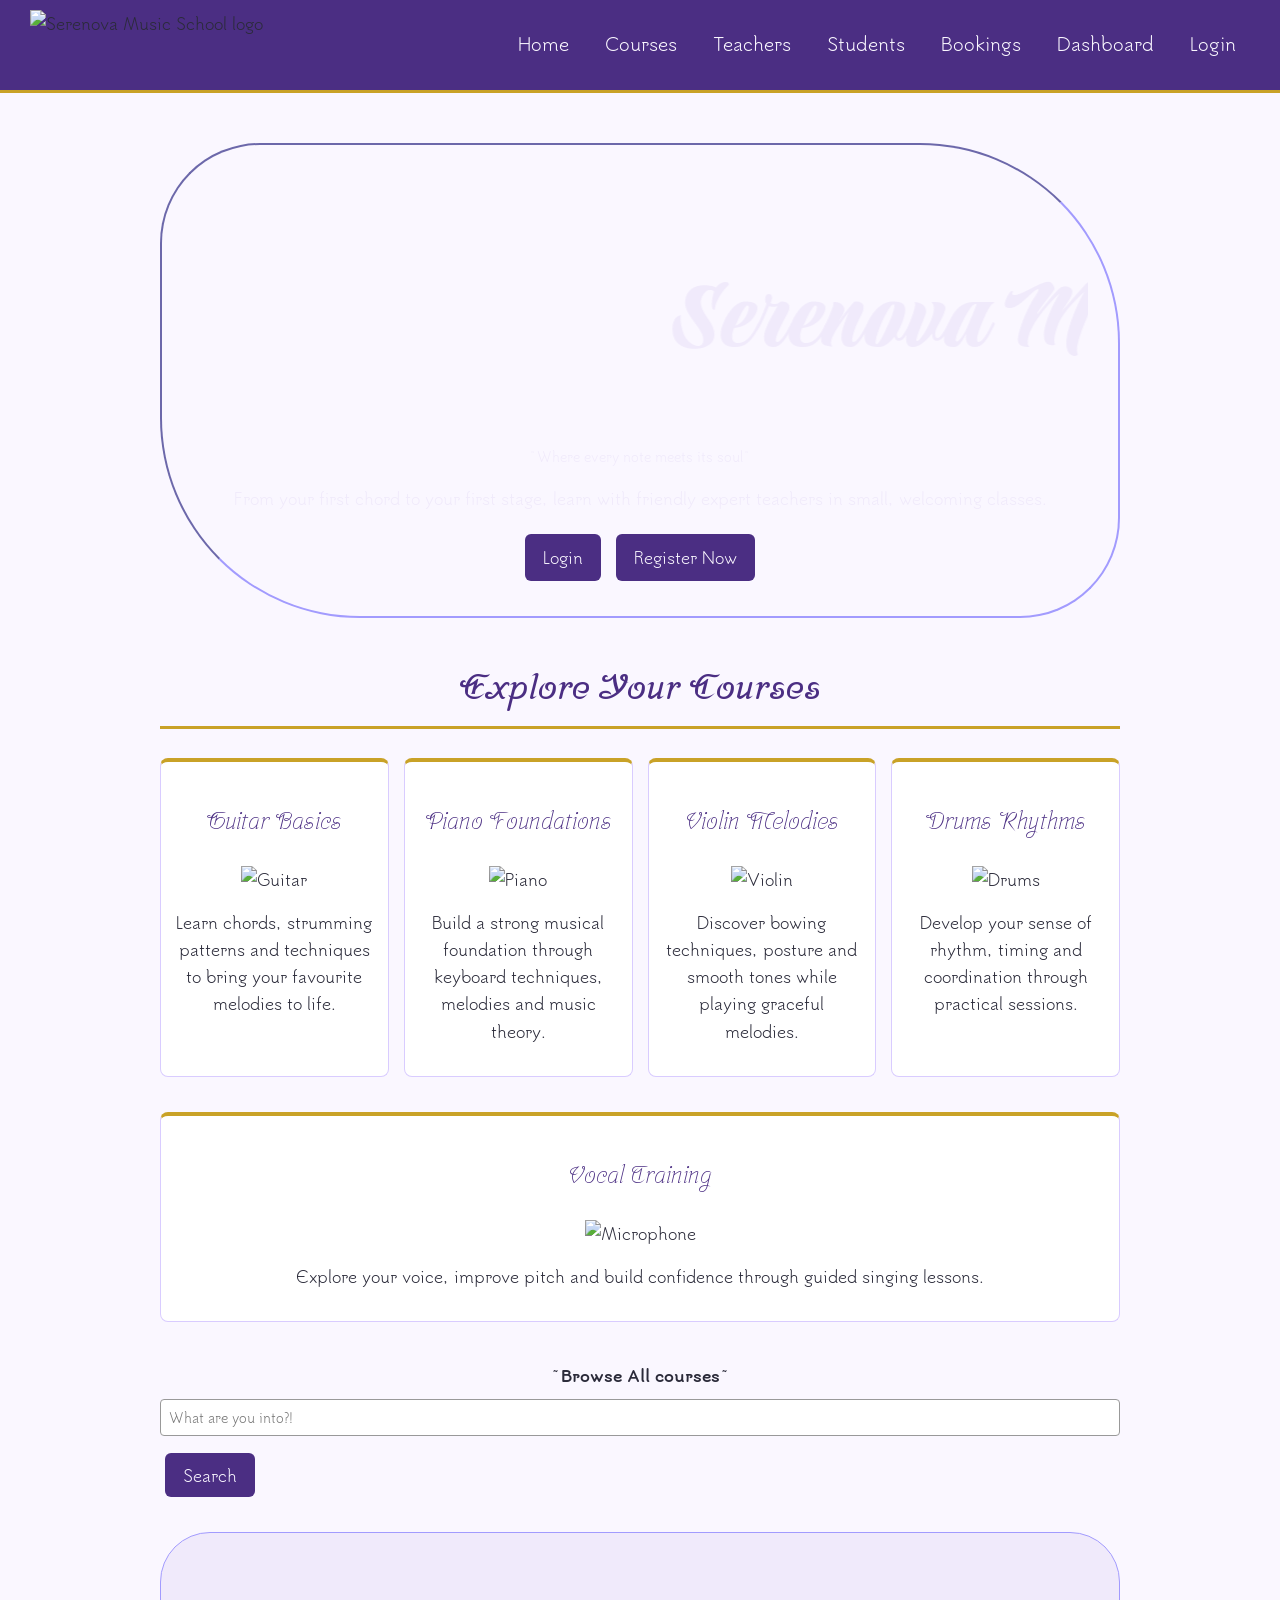
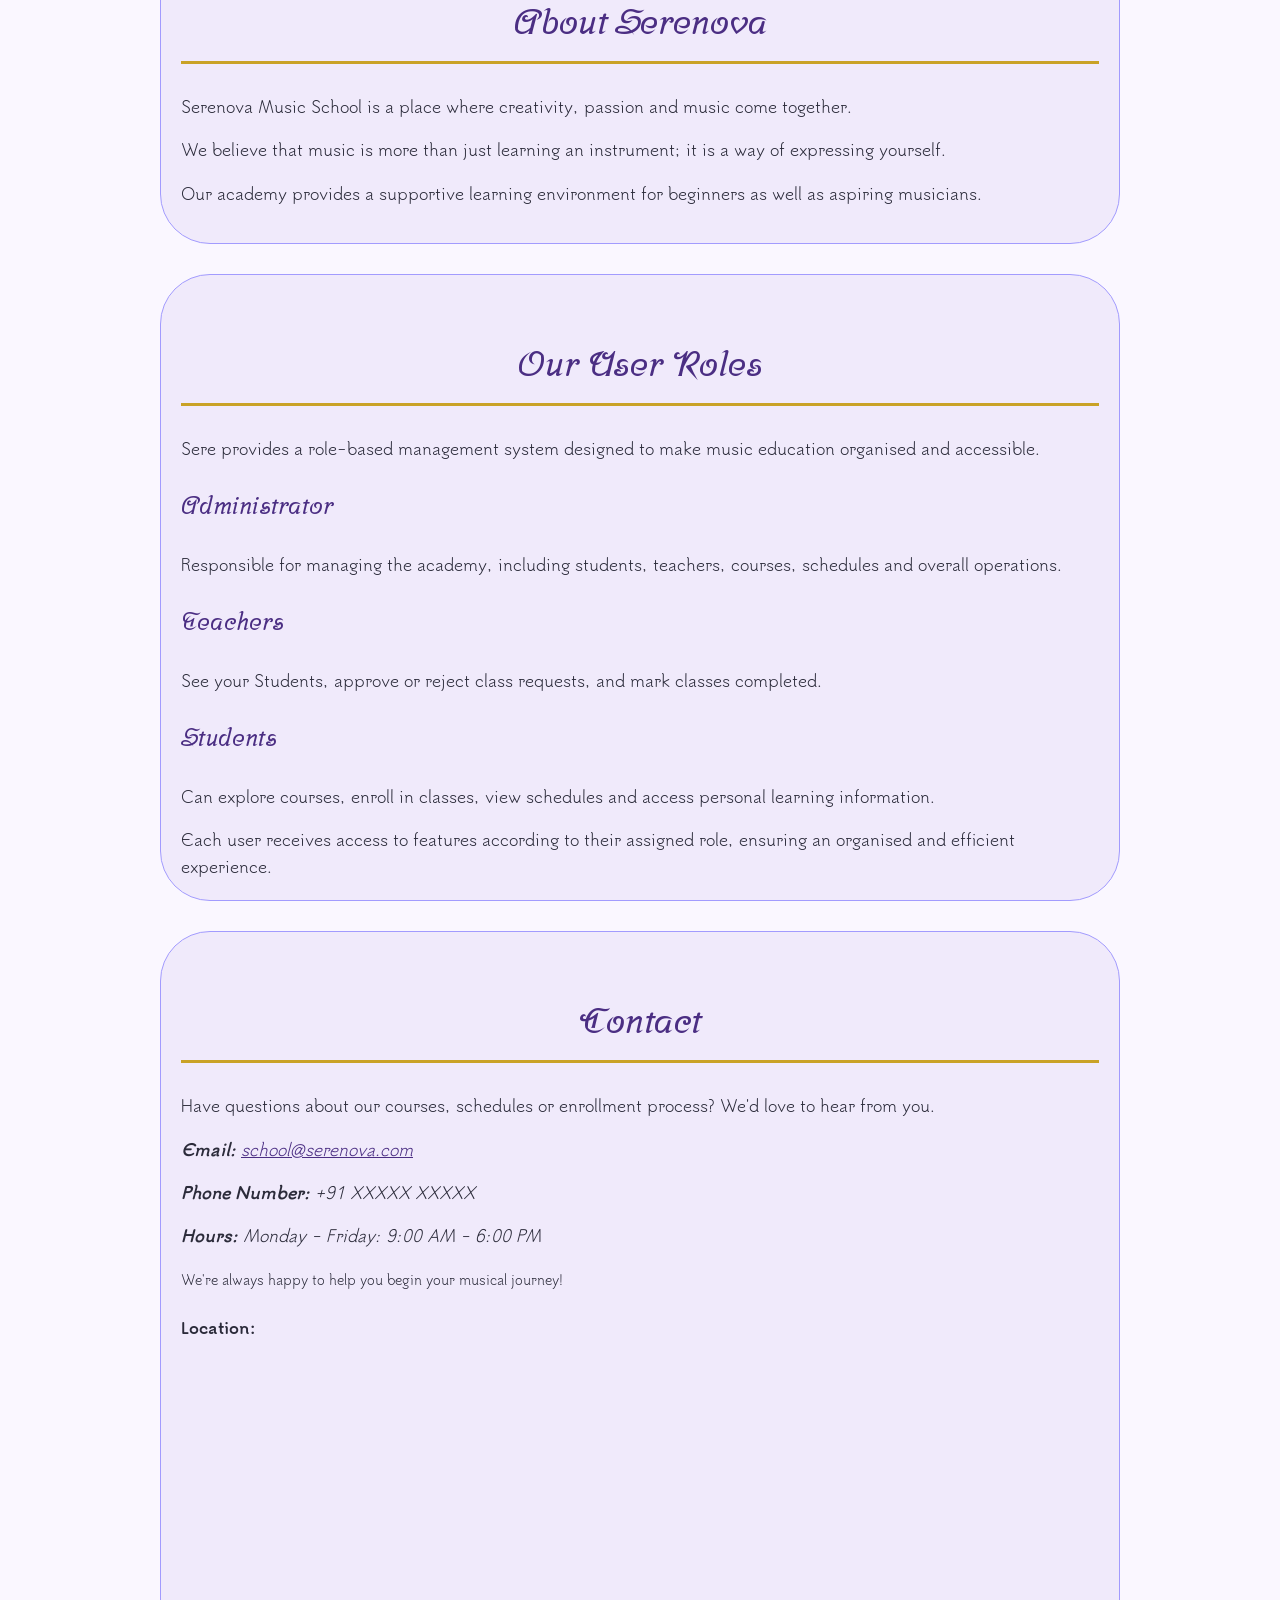
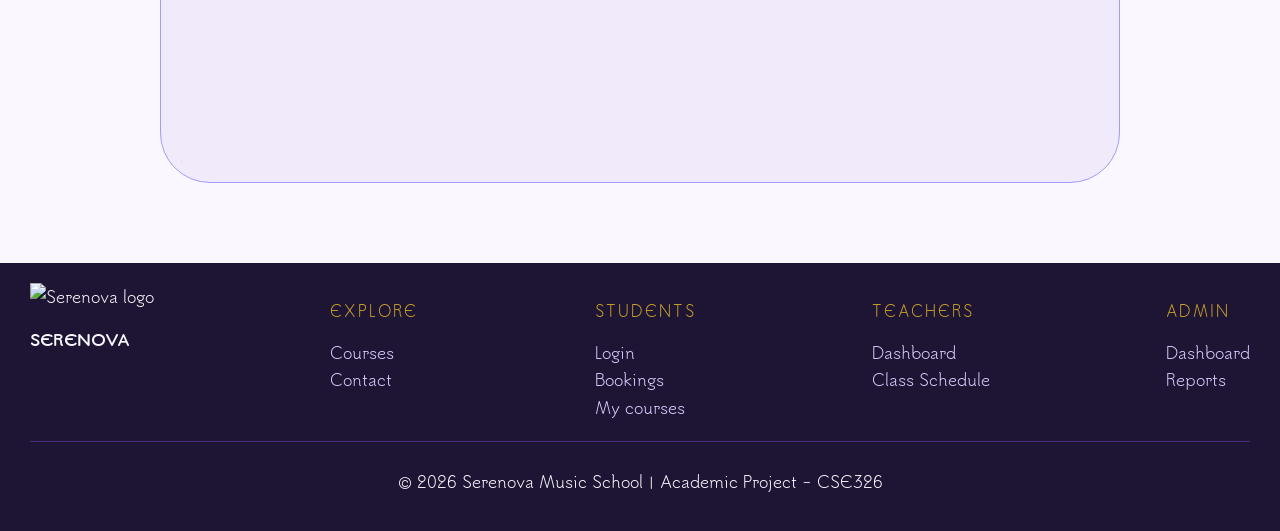
==== index.html @ bdf4fb15 "tiny fixes" ====
<!DOCTYPE html>
<html lang="en">
<head>
    <meta charset="UTF-8">
    <meta name="viewport" content="width=device-width, initial-scale=1.0">
    <title>Serenova Music School</title>

    <link rel="preconnect" href="https://fonts.googleapis.com">

    <link rel="preconnect" href="https://fonts.gstatic.com" crossorigin>

    <link href="https://fonts.googleapis.com/css2?family=Cookie&family=Praise&family=Srisakdi:wght@400;700&family=Tsukimi+Rounded:wght@400;500;700&display=swap" rel="stylesheet">

    <link rel="stylesheet" href="style.css">

    <style>
        /* Finishing touches. */

        .c1:focus{
            background-color: #f0eafb;
            outline: none;
            border: 2px outset #a29bfe;
        }

        .c1{
            margin-top: 10px;
        }

        .hero{
            background-image: url(svgs/hero.svg);
            background-size: cover;
            background-position: bottom;
            padding: 1px 30px 30px 30px;
            border: #a29bfe 2px inset;
            border-radius: 100px 200px;
            width: 100%;
            margin: 30px auto;
            color: #f0eafb
        }

        .hero h1{
            font-size: 6.5rem;
            color: #f0eafb;
            text-align: justify;
            cursor:pointer;

        }

        #about, #Roles, #Contact{
            background-color: #f0eafb;
            border: 1px solid #a29bfe;
            border-radius: 50px;
            padding: 20px;
            margin: 30px auto;
        }

        .card:hover{
            background-color: hsl(255, 100%, 97%);
            font-size: 1.5rem;
        }

    </style>

</head>

<body>
    
<!-- Navigation Area! -->

    <header> 
        <img src="svgs/logo-light.svg" alt="Serenova Music School logo"> 

        <nav>  
            
            <a href="index.html" id = "Home"> Home</a>

            <a href="courses.html" class="course">Courses</a>

            <a href="teachers.html">Teachers</a>
            
            <a href="students.html">Students</a>

            <a href="Bookings.html">Bookings</a>

            <a href="Dashboard.html">Dashboard</a>
            
            <a href="login.html">Login</a>

        </nav>

    </header>

<main>    

<!-- Welcome section -->

        <section class="hero">

            <marquee behavior="slide" direction="left" scrollamount="15">

                <h1>Serenova Music School</h1>

            </marquee>

            <p>
                
                <small>~Where every note meets its soul~</small>

            </p>

            <p>From your first chord to your first stage, learn with friendly expert teachers in small, welcoming classes.</p>

            <a href="login.html" class="btn">Login</a>

            <a href="register.html" class="btn">Register Now</a>

        </section>

        <!-- Courses -->

        <section id="courses">

            <h2>Explore Your Courses</h2>

            <div class="cards">

                <article class="card">

                    <h3>Guitar Basics</h3>

                    <img src="svgs/guitar.svg" alt="Guitar">

                    <p>Learn chords, strumming patterns and techniques to bring your favourite melodies to life.</p>

                </article>

                <article class="card">

                    <h3>Piano Foundations</h3>

                    <img src="svgs/piano.svg" alt="Piano">

                    <p>Build a strong musical foundation through keyboard techniques, melodies and music theory.</p>

                </article>

                <article class="card">

                    <h3>Violin Melodies</h3>

                    <img src="svgs/violin.svg" alt="Violin">

                    <p>Discover bowing techniques, posture and smooth tones while playing graceful melodies.</p>

                </article>

                <article class="card">

                    <h3>Drums Rhythms</h3>

                    <img src="svgs/drums.svg" alt="Drums">

                    <p>Develop your sense of rhythm, timing and coordination through practical sessions.</p>

                </article>

                <article class="card">

                    <h3>Vocal Training</h3>

                    <img src="svgs/vocals.svg" alt="Microphone">

                    <p>Explore your voice, improve pitch and build confidence through guided singing lessons.</p>

                </article>

            </div>
            <!-- Search the courses -->

            <form action="courses.html">

                <label for="search" style="text-align: center">~Browse All courses~</label>

                <input type="search" id="search" placeholder="What are you into?!" class = "c1">

                <button type="submit">Search</button>

            </form>  

    </section>

  <!-- About -->

        <section id="about">

            <h2>About Serenova</h2>

            <p>Serenova Music School is a place where creativity, passion and music come together.</p>

            <p>We believe that music is more than just learning an instrument; it is a way of expressing yourself.</p>

            <p>Our academy provides a supportive learning environment for beginners as well as aspiring musicians.</p>

        </section>


    <!-- User roles -->

    <section id="Roles">

        <h2> Our User Roles </h2>

            <p> Sere provides a role-based management system designed to make music education organised and accessible. </p>

        <article>
            
            <h3 style="font-weight: bolder;">Administrator</h3>

            <p>Responsible for managing the academy, including students, teachers, courses, schedules and overall operations.</p>

        </article>

        <article>

            <h3 style="font-weight: bolder;"> Teachers </h3>

            <p> See your Students, approve or reject class requests, and mark classes completed.</p>

        </article>

        <article>

            <h3 style="font-weight: bolder;">Students</h3>
            
            <p> Can explore courses, enroll in classes, view schedules and access personal learning information. </p>  

        </article>

        <div> Each user receives access to features according to their assigned role, ensuring an organised and efficient experience. </div>

    </section>

    <section id="Contact">

        <h2>Contact</h2>

        <p>Have questions about our courses, schedules or enrollment process? We'd love to hear from you.</p>

        <address>
                <p>
                    <strong>Email:</strong> <a href="mailto:school@serenova.com">school@serenova.com</a>
                </p>

                <p>
                    <strong>Phone Number:</strong> +91 XXXXX XXXXX
                </p>

                <p>
                    <strong>Hours:</strong> Monday - Friday: 9:00 AM - 6:00 PM
                </p>
        </address>

            <p>
            <small>We're always happy to help you begin your musical journey!</small>
            </p>

        <h4> Location: </h4>

        <div class="embed-map-fixed">

            <div class="embed-map-container">

                <iframe class="embed-map-frame" frameborder="0" scrolling="no" marginheight="0" marginwidth="0" src="https://maps.google.com/maps?width=600&height=400&hl=en&q=India&t=p&z=14&ie=UTF8&iwloc=B&output=embed"></iframe>
                <a href="https://sprunkiretake.net" style="font-size:2px!important;color:gray!important;position:absolute;bottom:0;left:0;z-index:1;max-height:1px;overflow:hidden">Sprunki</a>
            </div>

            <style>
            .embed-map-fixed{position:relative;text-align:right;width:600px;height:400px;}
            .embed-map-container{overflow:hidden;background:none!important;width:600px;height:400px;}
            .embed-map-frame{width:600px!important;height:400px!important;}
            </style>

        </div>

    </section>

</main>

    <!-- Footer -->

    <footer>

        <section class="upfooter">

            <div>

                <img src="svgs/logo-light.svg" alt="Serenova logo">

                <p>

                    <strong>
                        SERENOVA
                    </strong>

                </p>

            </div>

            <div>

                <h3>EXPLORE</h3>

                <a href="courses.html" style="text-decoration: none;">Courses</a>

                <a href="index.html" style="text-decoration: none;">Contact</a>

            </div>

            <div>

                <h3>STUDENTS</h3>

                <a href="login.html" style="text-decoration: none;">Login</a>

                <a href="Bookings.html" style="text-decoration: none;">Bookings</a>

                <a href="courses.html" style="text-decoration: none;">My courses</a>

            </div>

            <div>

                <h3>TEACHERS</h3>

                <a href="Dashboard.html" style="text-decoration: none;" >Dashboard</a>

                <a href="schedule.html" style="text-decoration: none;">Class Schedule</a>

            </div>

            <div >

                <h3>ADMIN</h3>

                <a href="Dashboard.html" style="text-decoration: none;">Dashboard</a>

                <a href="Reports.html">Reports</a>

            </div>

        </section>

        <section class="lower_footer">

            <p>&copy; 2026 Serenova Music School | Academic Project - CSE326</p>

        </section>

    </footer>

</body>
</html>
---- style.css ----
/* Basics */
* {
    box-sizing: border-box;
}

body {
    margin: 0;
    background-color: #faf7ff;
    color: #2b2b3a;
    font-family: 'Tsukimi Rounded', Arial, sans-serif;
    font-weight: 400;
    line-height: 1.7;
}

main {
    max-width: 1000px;
    margin: 0 auto;
    padding: 20px;
}

img {
    max-width: 100%;
}

a {
    color: #4b2e83;
}

button, input, select {
    font-family: 'Tsukimi Rounded', Arial, sans-serif;
}

/* Headings */
h1 {
    font-family: 'Praise', cursive;
    font-size: 4.5rem;
    font-weight: normal;
    color: #4b2e83;
    text-align: center;
    margin-bottom: 10px;
}

h2 {
    font-family: 'Srisakdi', cursive;
    font-size: 2.2rem;
    font-weight: 700;
    color: #4b2e83;
    text-align: center;
    margin-top: 40px;
    padding-bottom: 8px;
    border-bottom: 3px solid #c9a227;
}

h3 {
    font-family: 'Srisakdi', cursive;
    font-size: 1.5rem;
    font-weight: 400;
    color: #4b2e83;
}

.tagline { /*note line*/
    font-family: 'Cookie', cursive;
    font-size: 2rem;
    color: #a8861c;
    text-align: center;
}

/* Header and Navigation */
header {
    background-color: #4b2e83;
    display: flex;
    flex-wrap: wrap;
    align-items: center;
    justify-content: space-between;
    padding: 10px 30px;
    border-bottom: 3px solid #c9a227;
    position: sticky;
    top: 0;
    z-index: 10;
}

header img {
    height: 70px;
    width: auto;
}

nav {
    display: flex;
    flex-wrap: wrap;
    gap: 8px;
}

nav a {
    color: #faf7ff;
    text-decoration: none;
    font-size: 1.1rem;
    padding: 8px 14px;
    border-radius: 6px;
    border-bottom: 3px solid transparent;
}

nav a:hover {
    background-color: #1e1433;
    border-bottom-color: #c9a227;
}

/* Buttons */
button, .btn {
    display: inline-block;
    background-color: #4b2e83;
    color: #faf7ff;
    border: none;
    border-radius: 6px;
    padding: 10px 18px;
    margin: 5px;
    font-size: 1rem;
    text-decoration: none;
    cursor: pointer;
}

button:hover, .btn:hover {
    background-color: #c9a227;
    color: #1e1433;
}

/* Index.html vala part */

.hero {
    text-align: center;
    padding: 30px 10px;
}

.cards {
    display: flex;
    flex-wrap: wrap;
    gap: 15px;
    margin-bottom: 20px;
}

.card {
    flex: 1 1 200px;
    background-color: #ffffff;
    border: 1px solid #d9ccff;
    border-top: 4px solid #c9a227;
    border-radius: 8px;
    padding: 15px;
    text-align: center;
    margin-bottom: 20px;
}

.card img {
    width: 80px;
}

.map iframe {
    width: 100%;
    max-width: 600px;
    height: 400px;
    border: 0;
}

/* Forms*/

.form-box {
    max-width: 450px;
    margin: 0 auto;
    background-color: #ffffff;
    border: 1px solid #d9ccff;
    border-radius: 8px;
    padding: 20px;
}

label {
    display: block;
    font-weight: 700;
}

input[type="text"],
input[type="email"],
input[type="password"],
input[type="search"],
select {
    width: 100%;
    padding: 8px;
    margin-bottom: 12px;
    border: 1px solid #999999;
    border-radius: 4px;
}

.remember label {
    display: inline;
    font-weight: 400;
}

.social button {
    background-color: #ffffff;
    color: #2b2b3a;
    border: 1px solid #4b2e83;
}

.social img {
    width: 20px;
    vertical-align: middle;
}

/* Schedule page */

.schedule-heading {
    text-align: center;
}

.schedule-heading p {
    font-size: 1.2rem;
    margin-top: 0;
}

.teacher-box {
    display: inline-block;
    background-color: #ffffff;
    color: #4b2e83;
    font-weight: 700;
    border: 2px solid #c9a227;
    border-radius: 8px;
    padding: 8px 20px;
}

.schedule-filter form {
    display: flex;
    flex-wrap: wrap;
    align-items: flex-end;
    gap: 15px;
    background-color: #ffffff;
    border: 1px solid #d9ccff;
    border-radius: 8px;
    padding: 20px;
    margin-top: 20px;
}

.filter-item {
    flex: 1 1 200px;
}

.filter-item select {
    margin-bottom: 0;
}

.table-container {
    background-color: #ffffff;
    border: 1px solid #d9ccff;
    border-radius: 8px;
    overflow-x: auto;
    margin-top: 20px;
}

table {
    width: 100%;
    border: none;
    border-collapse: collapse;
    text-align: center;
}

caption {
    font-family: 'Srisakdi', cursive;
    font-size: 1.3rem;
    color: #4b2e83;
    padding: 10px;
}

th, td {
    border: none;
    padding: 15px 12px;
    text-align: center;
}

thead th {
    background-color: #4b2e83;
    color: #ffffff;
    font-weight: 400;
}

tr {
    background-color: #ffffff;
}

.row2,
.row4,
.row6 {
    background-color: #f0eafb;
}

tr:hover {
    background-color: #e6dcff;
}

/* thin lines only inside the weekly timetable */
.weekly-schedule th,
.weekly-schedule td {
    border: 1px solid #e6dcff;
}

tbody th {
    background-color: #efe8ff;
    color: #4b2e83;
}

.booked {
    background-color: #e6dcff;
    color: #4b2e83;
    border-left: 4px solid #c9a227;
}

.free {
    background-color: #ffffff;
    color: #8a8a99;
}

.slot-options {
    border: 1px solid #d9ccff;
    border-radius: 8px;
    padding: 10px 20px;
    margin: 15px 0;
}

.slot-options legend {
    color: #4b2e83;
    font-weight: 700;
    padding: 0 8px;
}

.slot-options label {
    display: inline;
    font-weight: 400;
    margin-right: 20px;
}

.class-total {
    text-align: center;
    font-size: 1.1rem;
    margin: 15px 0 5px;
}

#scheduleMessage {
    text-align: center;
    color: #4b2e83;
    font-weight: 700;
}

.approved {
    display: inline-block;
    background-color: #dff3e4;
    color: #1d6b34;
    font-size: 0.9rem;
    font-weight: 700;
    border-radius: 20px;
    padding: 2px 12px;
}

/*Footer*/

footer {
    background-color: #1e1433;
    color: #faf7ff;
    padding: 20px 30px;
    margin-top: 30px;
}

.upfooter {
    display: flex;
    flex-wrap: wrap;
    justify-content: space-between;
    gap: 30px;
}

footer h3 {
    color: #c9a227;
    font-family: 'Tsukimi Rounded', Arial, sans-serif;
    font-size: 0.95rem;
    letter-spacing: 2px;
}

footer img {
    height: 50px;
    width: auto;
}

footer a {
    display: block;
    color: #d9ccff;
    text-decoration: none;
}

footer a:hover {
    color: #c9a227;
    text-decoration: underline;
}

.lower_footer {
    text-align: center;
    margin-top: 20px;
    padding-top: 10px;
    border-top: 1px solid #4b2e83;
}
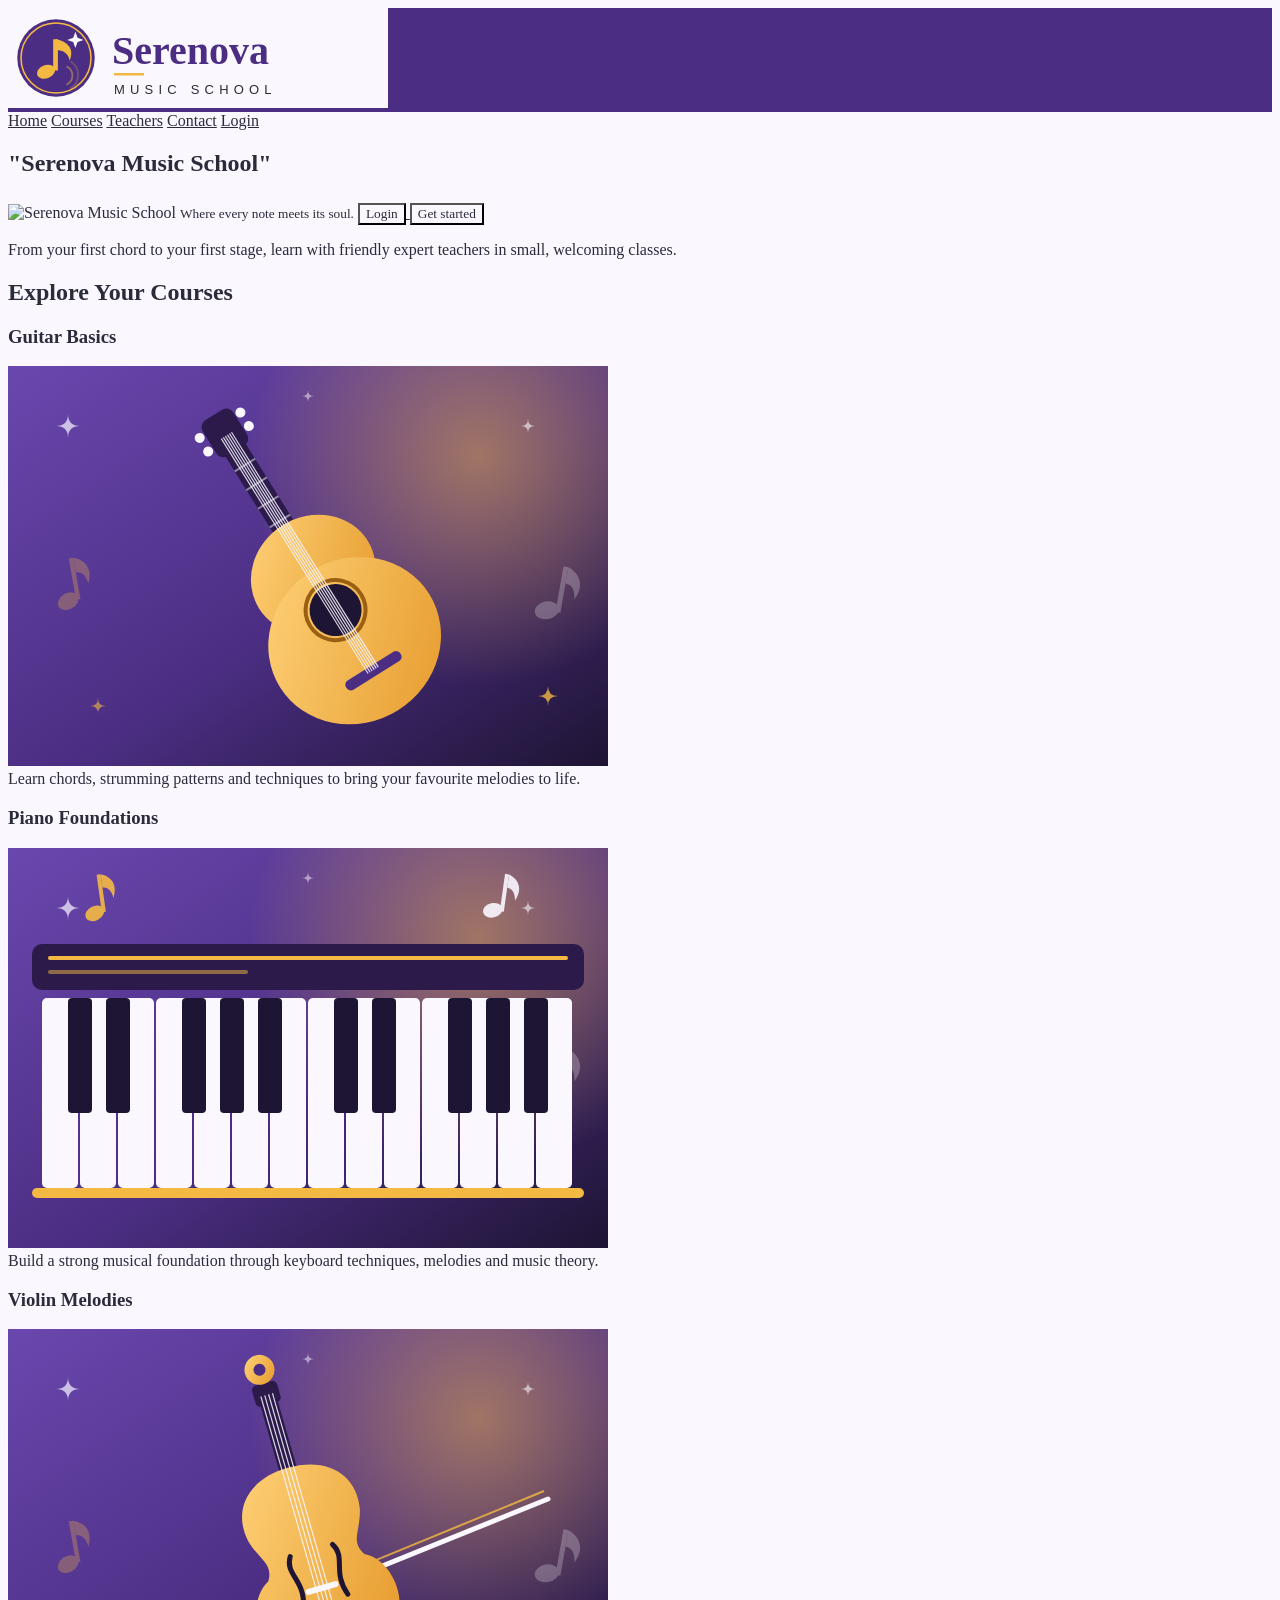
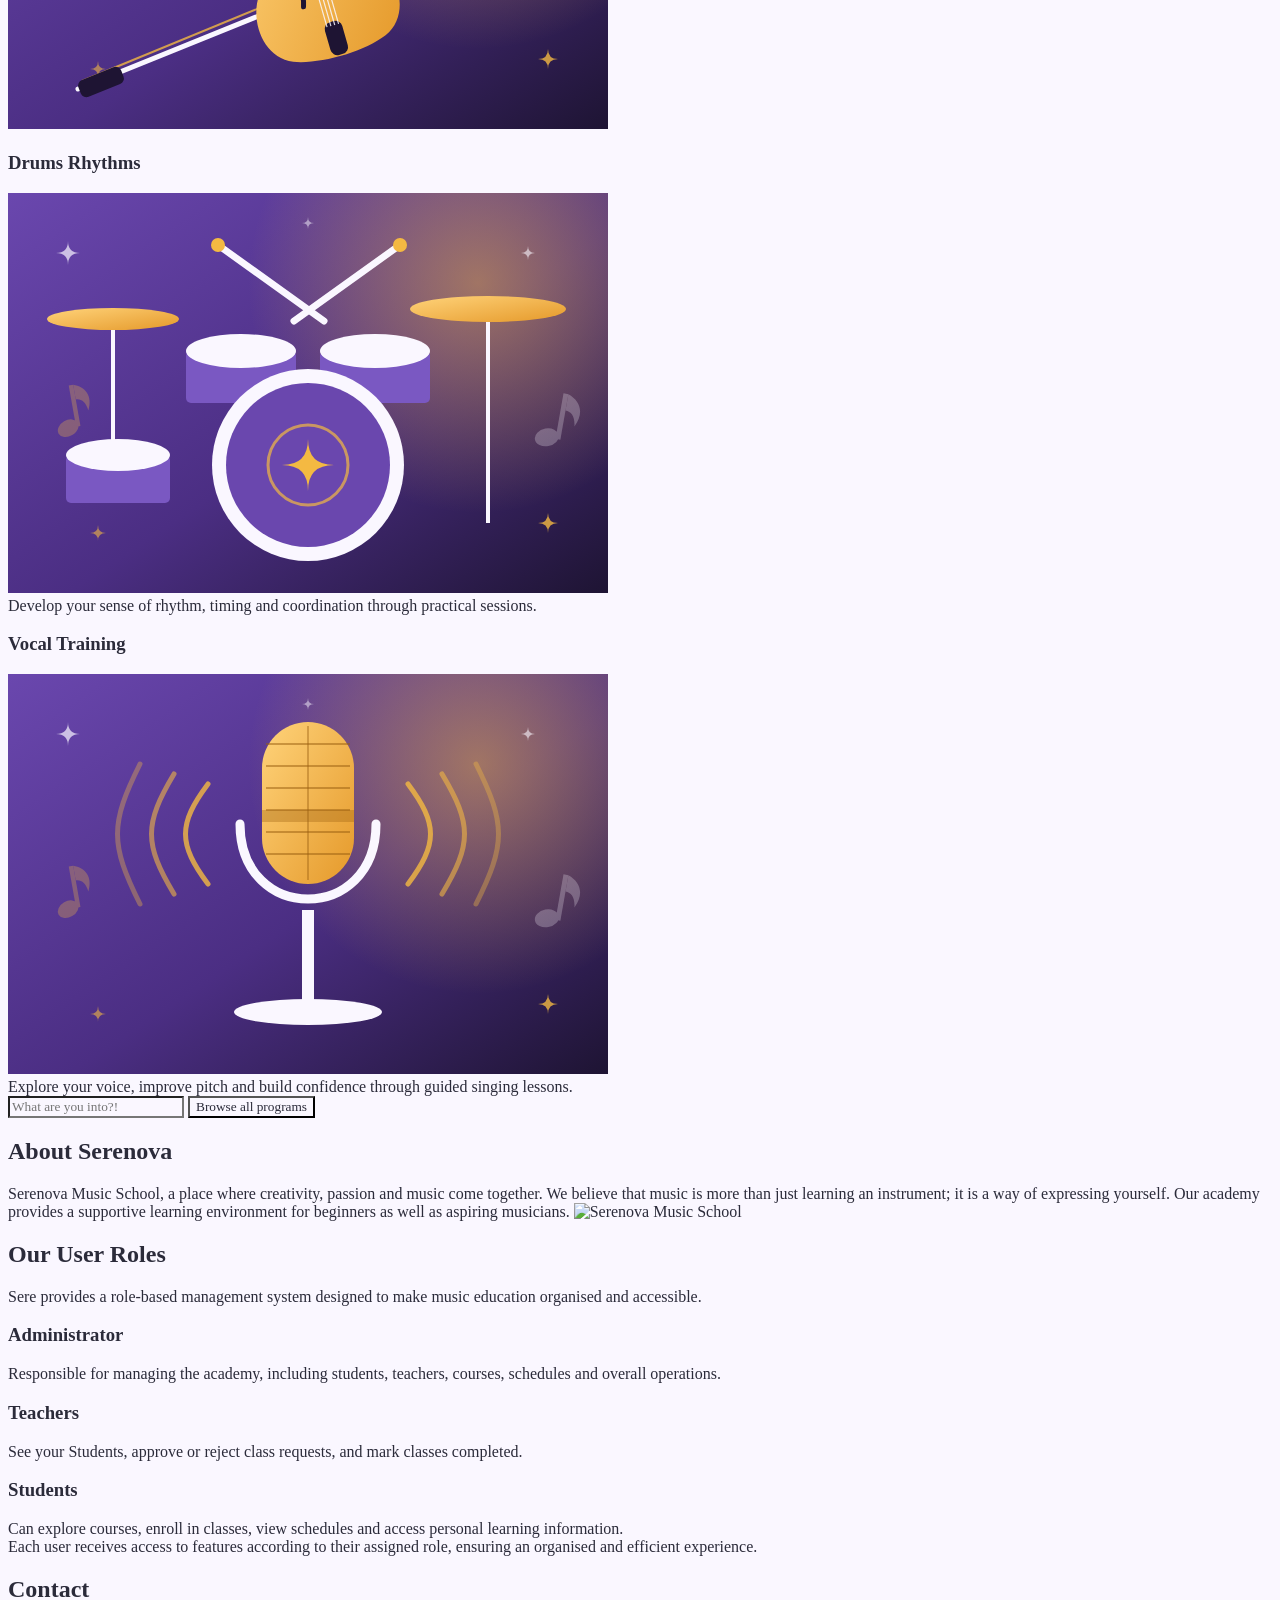
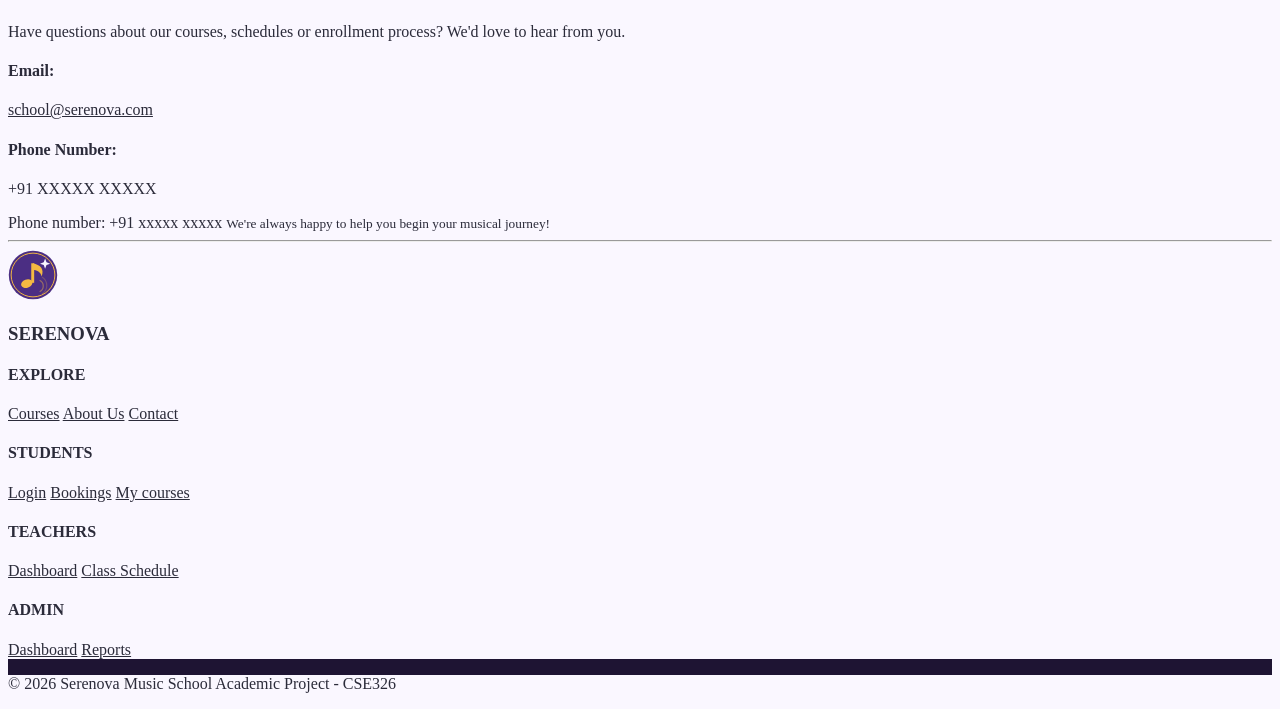
==== commit 184efec3: "# .vscode/ 	Bookings.html 	Dashboard.html 	Reports.html 	index.css 	login.css 	main.js 	project.css " ====
--- a/index.html
+++ b/index.html
@@ -3,358 +3,244 @@
 <head>
     <meta charset="UTF-8">
     <meta name="viewport" content="width=device-width, initial-scale=1.0">
-    <title>Serenova Music School</title>
-
-    <link rel="preconnect" href="https://fonts.googleapis.com">
-
-    <link rel="preconnect" href="https://fonts.gstatic.com" crossorigin>
-
-    <link href="https://fonts.googleapis.com/css2?family=Cookie&family=Praise&family=Srisakdi:wght@400;700&family=Tsukimi+Rounded:wght@400;500;700&display=swap" rel="stylesheet">
-
+    <title>Document</title>
     <link rel="stylesheet" href="style.css">
-
     <style>
-        /* Finishing touches. */
-
-        .c1:focus{
-            background-color: #f0eafb;
-            outline: none;
-            border: 2px outset #a29bfe;
-        }
-
-        .c1{
-            margin-top: 10px;
-        }
-
-        .hero{
-            background-image: url(svgs/hero.svg);
-            background-size: cover;
-            background-position: bottom;
-            padding: 1px 30px 30px 30px;
-            border: #a29bfe 2px inset;
-            border-radius: 100px 200px;
-            width: 100%;
-            margin: 30px auto;
-            color: #f0eafb
-        }
-
-        .hero h1{
-            font-size: 6.5rem;
-            color: #f0eafb;
-            text-align: justify;
-            cursor:pointer;
-
-        }
-
-        #about, #Roles, #Contact{
-            background-color: #f0eafb;
-            border: 1px solid #a29bfe;
-            border-radius: 50px;
-            padding: 20px;
-            margin: 30px auto;
-        }
-
-        .card:hover{
-            background-color: hsl(255, 100%, 97%);
-            font-size: 1.5rem;
-        }
 
     </style>
-
 </head>
 
 <body>
-    
 <!-- Navigation Area! -->
 
-    <header> 
-        <img src="svgs/logo-light.svg" alt="Serenova Music School logo"> 
-
+    <header> <img src="svgs/logo-full.svg" alt="Serenova Music School logo">   
         <nav>  
+
+            <a href="#" id = "Home"> Home</a>
+            <a href="courses.html" class="course">Courses</a>
+            <a href="teachers.html">Teachers</a>
+            <a href="#">Contact</a>
+            <a href="login.html">Login</a>
+
+        </nav>
+
+    </header>
+
+<main>    
+
+<!-- Welcome part - (w image/video) -->
+
+    <section>
+
+        <h1> 
+            <marquee behavior="slide" direction = "left" scrollamount="200"> "Serenova Music School"</marquee> 
+        </h1>
+
+        <img src="" alt="Serenova Music School">
+
+        <small>Where every note meets its soul.</small>
+
+        <a href="login.html">
+            <button>Login</button>
+        </a>
+
+        <a href="#">
+            <button>Get started</button>
+        </a>
+
+        <p> From your first chord to your first stage, learn with friendly expert teachers in small, welcoming classes.</p>   
+
+    </section>
+
+<!-- Exploring [Instruments] -->
+
+    <section id="Course">
+
+        <!-- 2. Search for interest -->
+            <h2>Explore Your Courses</h2>
+
+            <article class="card">
+                <h3>Guitar Basics</h3>
+
+                <img src="svgs/guitar.svg" alt="Guitar">
+
+                <div>Learn chords, strumming patterns and techniques to bring your favourite melodies to life.</div>
+
+            </article>
+
+            <article class="card">
+                <h3>Piano Foundations</h3>
+
+                <img src="svgs/piano.svg" alt="Piano">
+
+                <div>Build a strong musical foundation through keyboard techniques, melodies and music theory.</div>
+
+            </article>
+
+            <article class="card"> 
+                <h3>Violin Melodies</h3>
+
+                <img src="svgs/violin.svg" alt="Violin">
+
+                <div> </div>
+
+            </article>
+
+            <article class="card"> 
+                <h3>Drums Rhythms</h3>
+
+                <img src="svgs/drums.svg" alt="Drums">
+
+                <div>Develop your sense of rhythm, timing and coordination through practical sessions.</div>
+                
+            </article>
+
+            <article class="card"> 
+                <h3>Vocal Training</h3>
+
+                <img src="svgs/vocals.svg" alt="Vocal">
+
+                <div>Explore your voice, improve pitch and build confidence through guided singing lessons.</div>
+
+            </article>
+
+            <!-- Courses -->
+
+                <input type="search" placeholder="What are you into?!" id="search">
+
+                <a href="courses.html">
+                    <button> Browse all programs </button>
+                </a>                    
+    </section>
+
+    <section > 
+        <h2>About Serenova</h2>
+
+        <div>
+
+            Serenova Music School, a place where creativity, passion and music come together.
+
+            We believe that music is more than just learning an instrument; it is a way of expressing yourself.
+
+            Our academy provides a supportive learning environment for beginners as well as aspiring musicians.
+
+            <img src="" alt="Serenova Music School">
+
+        </div>
+
+    </section>
+
+    <section id="Roles">
+
+        <h2> Our User Roles </h2>
+
+            <div> Sere provides a role-based management system designed to make music education organised and accessible. </div>
+
+        <article id="Admin">
             
-            <a href="index.html" id = "Home"> Home</a>
-
-            <a href="courses.html" class="course">Courses</a>
-
-            <a href="teachers.html">Teachers</a>
+            <h3 id="Manage">Administrator</h3>
+
+                <div>Responsible for managing the academy, including students, teachers, courses, schedules and overall operations.</div>
+
+        </article>
+
+        <article id="Class">
+
+            <h3> Teachers </h3>
+
+                <div> See your Students, approve or reject class requests, and mark classes completed.</div>
+        </article>
+
+        <article class="Enroll">
+
+            <h3>Students</h3>
             
-            <a href="students.html">Students</a>
-
-            <a href="Bookings.html">Bookings</a>
-
-            <a href="Dashboard.html">Dashboard</a>
+          <div> Can explore courses, enroll in classes, view schedules and access personal learning information. </div>  
+
+        </article>
+
+        <div class="describe_role"> Each user receives access to features according to their assigned role, ensuring an organised and efficient experience. </div>
+
+    </section>
+
+    <section>
+
+        <h2>Contact</h2>
+
+        <p>Have questions about our courses, schedules or enrollment process? We'd love to hear from you.</p>
+
+        <h4>Email: </h4>
+        <a href=""> school@serenova.com </a>
+
+        <h4>Phone Number: </h4> <p>+91 XXXXX XXXXX</p>
+
+        Phone number: +91 xxxxx xxxxx
+
+        <small>We're always happy to help you begin your musical journey!</small>
+
+    </section>
+
+</main>
+
+<hr>
+
+    <footer>
+
+        <section class="upfooter">
+
+            <div>
+                <img src="svgs/logo-mark.svg" alt="logo" width="50px">
+                <h3>SERENOVA</h3>
+            </div>
+        
+         
+            <div class="c1">
+
+                <h4>EXPLORE</h4>
             
+                <a href="courses.html"> Courses</a>
+                <a href="#"> About Us</a>
+                <a href="#"> Contact</a>
+
+            </div>
+
+         <div>
+
+            <h4 class="c2">STUDENTS</h4>
+
             <a href="login.html">Login</a>
-
-        </nav>
-
-    </header>
-
-<main>    
-
-<!-- Welcome section -->
-
-        <section class="hero">
-
-            <marquee behavior="slide" direction="left" scrollamount="15">
-
-                <h1>Serenova Music School</h1>
-
-            </marquee>
-
-            <p>
-                
-                <small>~Where every note meets its soul~</small>
-
-            </p>
-
-            <p>From your first chord to your first stage, learn with friendly expert teachers in small, welcoming classes.</p>
-
-            <a href="login.html" class="btn">Login</a>
-
-            <a href="register.html" class="btn">Register Now</a>
-
-        </section>
-
-        <!-- Courses -->
-
-        <section id="courses">
-
-            <h2>Explore Your Courses</h2>
-
-            <div class="cards">
-
-                <article class="card">
-
-                    <h3>Guitar Basics</h3>
-
-                    <img src="svgs/guitar.svg" alt="Guitar">
-
-                    <p>Learn chords, strumming patterns and techniques to bring your favourite melodies to life.</p>
-
-                </article>
-
-                <article class="card">
-
-                    <h3>Piano Foundations</h3>
-
-                    <img src="svgs/piano.svg" alt="Piano">
-
-                    <p>Build a strong musical foundation through keyboard techniques, melodies and music theory.</p>
-
-                </article>
-
-                <article class="card">
-
-                    <h3>Violin Melodies</h3>
-
-                    <img src="svgs/violin.svg" alt="Violin">
-
-                    <p>Discover bowing techniques, posture and smooth tones while playing graceful melodies.</p>
-
-                </article>
-
-                <article class="card">
-
-                    <h3>Drums Rhythms</h3>
-
-                    <img src="svgs/drums.svg" alt="Drums">
-
-                    <p>Develop your sense of rhythm, timing and coordination through practical sessions.</p>
-
-                </article>
-
-                <article class="card">
-
-                    <h3>Vocal Training</h3>
-
-                    <img src="svgs/vocals.svg" alt="Microphone">
-
-                    <p>Explore your voice, improve pitch and build confidence through guided singing lessons.</p>
-
-                </article>
-
-            </div>
-            <!-- Search the courses -->
-
-            <form action="courses.html">
-
-                <label for="search" style="text-align: center">~Browse All courses~</label>
-
-                <input type="search" id="search" placeholder="What are you into?!" class = "c1">
-
-                <button type="submit">Search</button>
-
-            </form>  
-
-    </section>
-
-  <!-- About -->
-
-        <section id="about">
-
-            <h2>About Serenova</h2>
-
-            <p>Serenova Music School is a place where creativity, passion and music come together.</p>
-
-            <p>We believe that music is more than just learning an instrument; it is a way of expressing yourself.</p>
-
-            <p>Our academy provides a supportive learning environment for beginners as well as aspiring musicians.</p>
-
-        </section>
-
-
-    <!-- User roles -->
-
-    <section id="Roles">
-
-        <h2> Our User Roles </h2>
-
-            <p> Sere provides a role-based management system designed to make music education organised and accessible. </p>
-
-        <article>
-            
-            <h3 style="font-weight: bolder;">Administrator</h3>
-
-            <p>Responsible for managing the academy, including students, teachers, courses, schedules and overall operations.</p>
-
-        </article>
-
-        <article>
-
-            <h3 style="font-weight: bolder;"> Teachers </h3>
-
-            <p> See your Students, approve or reject class requests, and mark classes completed.</p>
-
-        </article>
-
-        <article>
-
-            <h3 style="font-weight: bolder;">Students</h3>
-            
-            <p> Can explore courses, enroll in classes, view schedules and access personal learning information. </p>  
-
-        </article>
-
-        <div> Each user receives access to features according to their assigned role, ensuring an organised and efficient experience. </div>
-
-    </section>
-
-    <section id="Contact">
-
-        <h2>Contact</h2>
-
-        <p>Have questions about our courses, schedules or enrollment process? We'd love to hear from you.</p>
-
-        <address>
-                <p>
-                    <strong>Email:</strong> <a href="mailto:school@serenova.com">school@serenova.com</a>
-                </p>
-
-                <p>
-                    <strong>Phone Number:</strong> +91 XXXXX XXXXX
-                </p>
-
-                <p>
-                    <strong>Hours:</strong> Monday - Friday: 9:00 AM - 6:00 PM
-                </p>
-        </address>
-
-            <p>
-            <small>We're always happy to help you begin your musical journey!</small>
-            </p>
-
-        <h4> Location: </h4>
-
-        <div class="embed-map-fixed">
-
-            <div class="embed-map-container">
-
-                <iframe class="embed-map-frame" frameborder="0" scrolling="no" marginheight="0" marginwidth="0" src="https://maps.google.com/maps?width=600&height=400&hl=en&q=India&t=p&z=14&ie=UTF8&iwloc=B&output=embed"></iframe>
-                <a href="https://sprunkiretake.net" style="font-size:2px!important;color:gray!important;position:absolute;bottom:0;left:0;z-index:1;max-height:1px;overflow:hidden">Sprunki</a>
-            </div>
-
-            <style>
-            .embed-map-fixed{position:relative;text-align:right;width:600px;height:400px;}
-            .embed-map-container{overflow:hidden;background:none!important;width:600px;height:400px;}
-            .embed-map-frame{width:600px!important;height:400px!important;}
-            </style>
+            <a href="#">Bookings</a>
+            <a href="courses.html">My courses</a>
+
+         </div>
+        
+         <div class="c1">
+
+            <h4>TEACHERS</h4>
+
+            <a href="#"> Dashboard</a>
+            <a href="#"> Class Schedule</a>
+
+         </div>
+
+         <div class="c2">
+
+            <h4>ADMIN</h4>
+
+            <a href="#">Dashboard</a>
+            <a href="#">Reports</a>
+         </div>
+        
+        </section> 
+
+            <div class="footer-bottom">
+
+            <p>  
+                &copy; 2026 Serenova Music School
+                Academic Project - CSE326
+            </p> 
 
         </div>
-
-    </section>
-
-</main>
-
-    <!-- Footer -->
-
-    <footer>
-
-        <section class="upfooter">
-
-            <div>
-
-                <img src="svgs/logo-light.svg" alt="Serenova logo">
-
-                <p>
-
-                    <strong>
-                        SERENOVA
-                    </strong>
-
-                </p>
-
-            </div>
-
-            <div>
-
-                <h3>EXPLORE</h3>
-
-                <a href="courses.html" style="text-decoration: none;">Courses</a>
-
-                <a href="index.html" style="text-decoration: none;">Contact</a>
-
-            </div>
-
-            <div>
-
-                <h3>STUDENTS</h3>
-
-                <a href="login.html" style="text-decoration: none;">Login</a>
-
-                <a href="Bookings.html" style="text-decoration: none;">Bookings</a>
-
-                <a href="courses.html" style="text-decoration: none;">My courses</a>
-
-            </div>
-
-            <div>
-
-                <h3>TEACHERS</h3>
-
-                <a href="Dashboard.html" style="text-decoration: none;" >Dashboard</a>
-
-                <a href="schedule.html" style="text-decoration: none;">Class Schedule</a>
-
-            </div>
-
-            <div >
-
-                <h3>ADMIN</h3>
-
-                <a href="Dashboard.html" style="text-decoration: none;">Dashboard</a>
-
-                <a href="Reports.html">Reports</a>
-
-            </div>
-
-        </section>
-
-        <section class="lower_footer">
-
-            <p>&copy; 2026 Serenova Music School | Academic Project - CSE326</p>
-
-        </section>
 
     </footer>
 
--- a/style.css
+++ b/style.css
@@ -1,402 +1,13 @@
-/* Basics */
-* {
-    box-sizing: border-box;
+* { 
+    background-color: #faf7ff;
+    font-family: cursive;
+    color: #2b2b3a;
 }
 
-body {
-    margin: 0;
-    background-color: #faf7ff;
-    color: #2b2b3a;
-    font-family: 'Tsukimi Rounded', Arial, sans-serif;
-    font-weight: 400;
-    line-height: 1.7;
+footer{
+    background-color: #1e1433;
 }
 
-main {
-    max-width: 1000px;
-    margin: 0 auto;
-    padding: 20px;
-}
-
-img {
-    max-width: 100%;
-}
-
-a {
-    color: #4b2e83;
-}
-
-button, input, select {
-    font-family: 'Tsukimi Rounded', Arial, sans-serif;
-}
-
-/* Headings */
-h1 {
-    font-family: 'Praise', cursive;
-    font-size: 4.5rem;
-    font-weight: normal;
-    color: #4b2e83;
-    text-align: center;
-    margin-bottom: 10px;
-}
-
-h2 {
-    font-family: 'Srisakdi', cursive;
-    font-size: 2.2rem;
-    font-weight: 700;
-    color: #4b2e83;
-    text-align: center;
-    margin-top: 40px;
-    padding-bottom: 8px;
-    border-bottom: 3px solid #c9a227;
-}
-
-h3 {
-    font-family: 'Srisakdi', cursive;
-    font-size: 1.5rem;
-    font-weight: 400;
-    color: #4b2e83;
-}
-
-.tagline { /*note line*/
-    font-family: 'Cookie', cursive;
-    font-size: 2rem;
-    color: #a8861c;
-    text-align: center;
-}
-
-/* Header and Navigation */
-header {
+header{
     background-color: #4b2e83;
-    display: flex;
-    flex-wrap: wrap;
-    align-items: center;
-    justify-content: space-between;
-    padding: 10px 30px;
-    border-bottom: 3px solid #c9a227;
-    position: sticky;
-    top: 0;
-    z-index: 10;
-}
-
-header img {
-    height: 70px;
-    width: auto;
-}
-
-nav {
-    display: flex;
-    flex-wrap: wrap;
-    gap: 8px;
-}
-
-nav a {
-    color: #faf7ff;
-    text-decoration: none;
-    font-size: 1.1rem;
-    padding: 8px 14px;
-    border-radius: 6px;
-    border-bottom: 3px solid transparent;
-}
-
-nav a:hover {
-    background-color: #1e1433;
-    border-bottom-color: #c9a227;
-}
-
-/* Buttons */
-button, .btn {
-    display: inline-block;
-    background-color: #4b2e83;
-    color: #faf7ff;
-    border: none;
-    border-radius: 6px;
-    padding: 10px 18px;
-    margin: 5px;
-    font-size: 1rem;
-    text-decoration: none;
-    cursor: pointer;
-}
-
-button:hover, .btn:hover {
-    background-color: #c9a227;
-    color: #1e1433;
-}
-
-/* Index.html vala part */
-
-.hero {
-    text-align: center;
-    padding: 30px 10px;
-}
-
-.cards {
-    display: flex;
-    flex-wrap: wrap;
-    gap: 15px;
-    margin-bottom: 20px;
-}
-
-.card {
-    flex: 1 1 200px;
-    background-color: #ffffff;
-    border: 1px solid #d9ccff;
-    border-top: 4px solid #c9a227;
-    border-radius: 8px;
-    padding: 15px;
-    text-align: center;
-    margin-bottom: 20px;
-}
-
-.card img {
-    width: 80px;
-}
-
-.map iframe {
-    width: 100%;
-    max-width: 600px;
-    height: 400px;
-    border: 0;
-}
-
-/* Forms*/
-
-.form-box {
-    max-width: 450px;
-    margin: 0 auto;
-    background-color: #ffffff;
-    border: 1px solid #d9ccff;
-    border-radius: 8px;
-    padding: 20px;
-}
-
-label {
-    display: block;
-    font-weight: 700;
-}
-
-input[type="text"],
-input[type="email"],
-input[type="password"],
-input[type="search"],
-select {
-    width: 100%;
-    padding: 8px;
-    margin-bottom: 12px;
-    border: 1px solid #999999;
-    border-radius: 4px;
-}
-
-.remember label {
-    display: inline;
-    font-weight: 400;
-}
-
-.social button {
-    background-color: #ffffff;
-    color: #2b2b3a;
-    border: 1px solid #4b2e83;
-}
-
-.social img {
-    width: 20px;
-    vertical-align: middle;
-}
-
-/* Schedule page */
-
-.schedule-heading {
-    text-align: center;
-}
-
-.schedule-heading p {
-    font-size: 1.2rem;
-    margin-top: 0;
-}
-
-.teacher-box {
-    display: inline-block;
-    background-color: #ffffff;
-    color: #4b2e83;
-    font-weight: 700;
-    border: 2px solid #c9a227;
-    border-radius: 8px;
-    padding: 8px 20px;
-}
-
-.schedule-filter form {
-    display: flex;
-    flex-wrap: wrap;
-    align-items: flex-end;
-    gap: 15px;
-    background-color: #ffffff;
-    border: 1px solid #d9ccff;
-    border-radius: 8px;
-    padding: 20px;
-    margin-top: 20px;
-}
-
-.filter-item {
-    flex: 1 1 200px;
-}
-
-.filter-item select {
-    margin-bottom: 0;
-}
-
-.table-container {
-    background-color: #ffffff;
-    border: 1px solid #d9ccff;
-    border-radius: 8px;
-    overflow-x: auto;
-    margin-top: 20px;
-}
-
-table {
-    width: 100%;
-    border: none;
-    border-collapse: collapse;
-    text-align: center;
-}
-
-caption {
-    font-family: 'Srisakdi', cursive;
-    font-size: 1.3rem;
-    color: #4b2e83;
-    padding: 10px;
-}
-
-th, td {
-    border: none;
-    padding: 15px 12px;
-    text-align: center;
-}
-
-thead th {
-    background-color: #4b2e83;
-    color: #ffffff;
-    font-weight: 400;
-}
-
-tr {
-    background-color: #ffffff;
-}
-
-.row2,
-.row4,
-.row6 {
-    background-color: #f0eafb;
-}
-
-tr:hover {
-    background-color: #e6dcff;
-}
-
-/* thin lines only inside the weekly timetable */
-.weekly-schedule th,
-.weekly-schedule td {
-    border: 1px solid #e6dcff;
-}
-
-tbody th {
-    background-color: #efe8ff;
-    color: #4b2e83;
-}
-
-.booked {
-    background-color: #e6dcff;
-    color: #4b2e83;
-    border-left: 4px solid #c9a227;
-}
-
-.free {
-    background-color: #ffffff;
-    color: #8a8a99;
-}
-
-.slot-options {
-    border: 1px solid #d9ccff;
-    border-radius: 8px;
-    padding: 10px 20px;
-    margin: 15px 0;
-}
-
-.slot-options legend {
-    color: #4b2e83;
-    font-weight: 700;
-    padding: 0 8px;
-}
-
-.slot-options label {
-    display: inline;
-    font-weight: 400;
-    margin-right: 20px;
-}
-
-.class-total {
-    text-align: center;
-    font-size: 1.1rem;
-    margin: 15px 0 5px;
-}
-
-#scheduleMessage {
-    text-align: center;
-    color: #4b2e83;
-    font-weight: 700;
-}
-
-.approved {
-    display: inline-block;
-    background-color: #dff3e4;
-    color: #1d6b34;
-    font-size: 0.9rem;
-    font-weight: 700;
-    border-radius: 20px;
-    padding: 2px 12px;
-}
-
-/*Footer*/
-
-footer {
-    background-color: #1e1433;
-    color: #faf7ff;
-    padding: 20px 30px;
-    margin-top: 30px;
-}
-
-.upfooter {
-    display: flex;
-    flex-wrap: wrap;
-    justify-content: space-between;
-    gap: 30px;
-}
-
-footer h3 {
-    color: #c9a227;
-    font-family: 'Tsukimi Rounded', Arial, sans-serif;
-    font-size: 0.95rem;
-    letter-spacing: 2px;
-}
-
-footer img {
-    height: 50px;
-    width: auto;
-}
-
-footer a {
-    display: block;
-    color: #d9ccff;
-    text-decoration: none;
-}
-
-footer a:hover {
-    color: #c9a227;
-    text-decoration: underline;
-}
-
-.lower_footer {
-    text-align: center;
-    margin-top: 20px;
-    padding-top: 10px;
-    border-top: 1px solid #4b2e83;
-}
+}
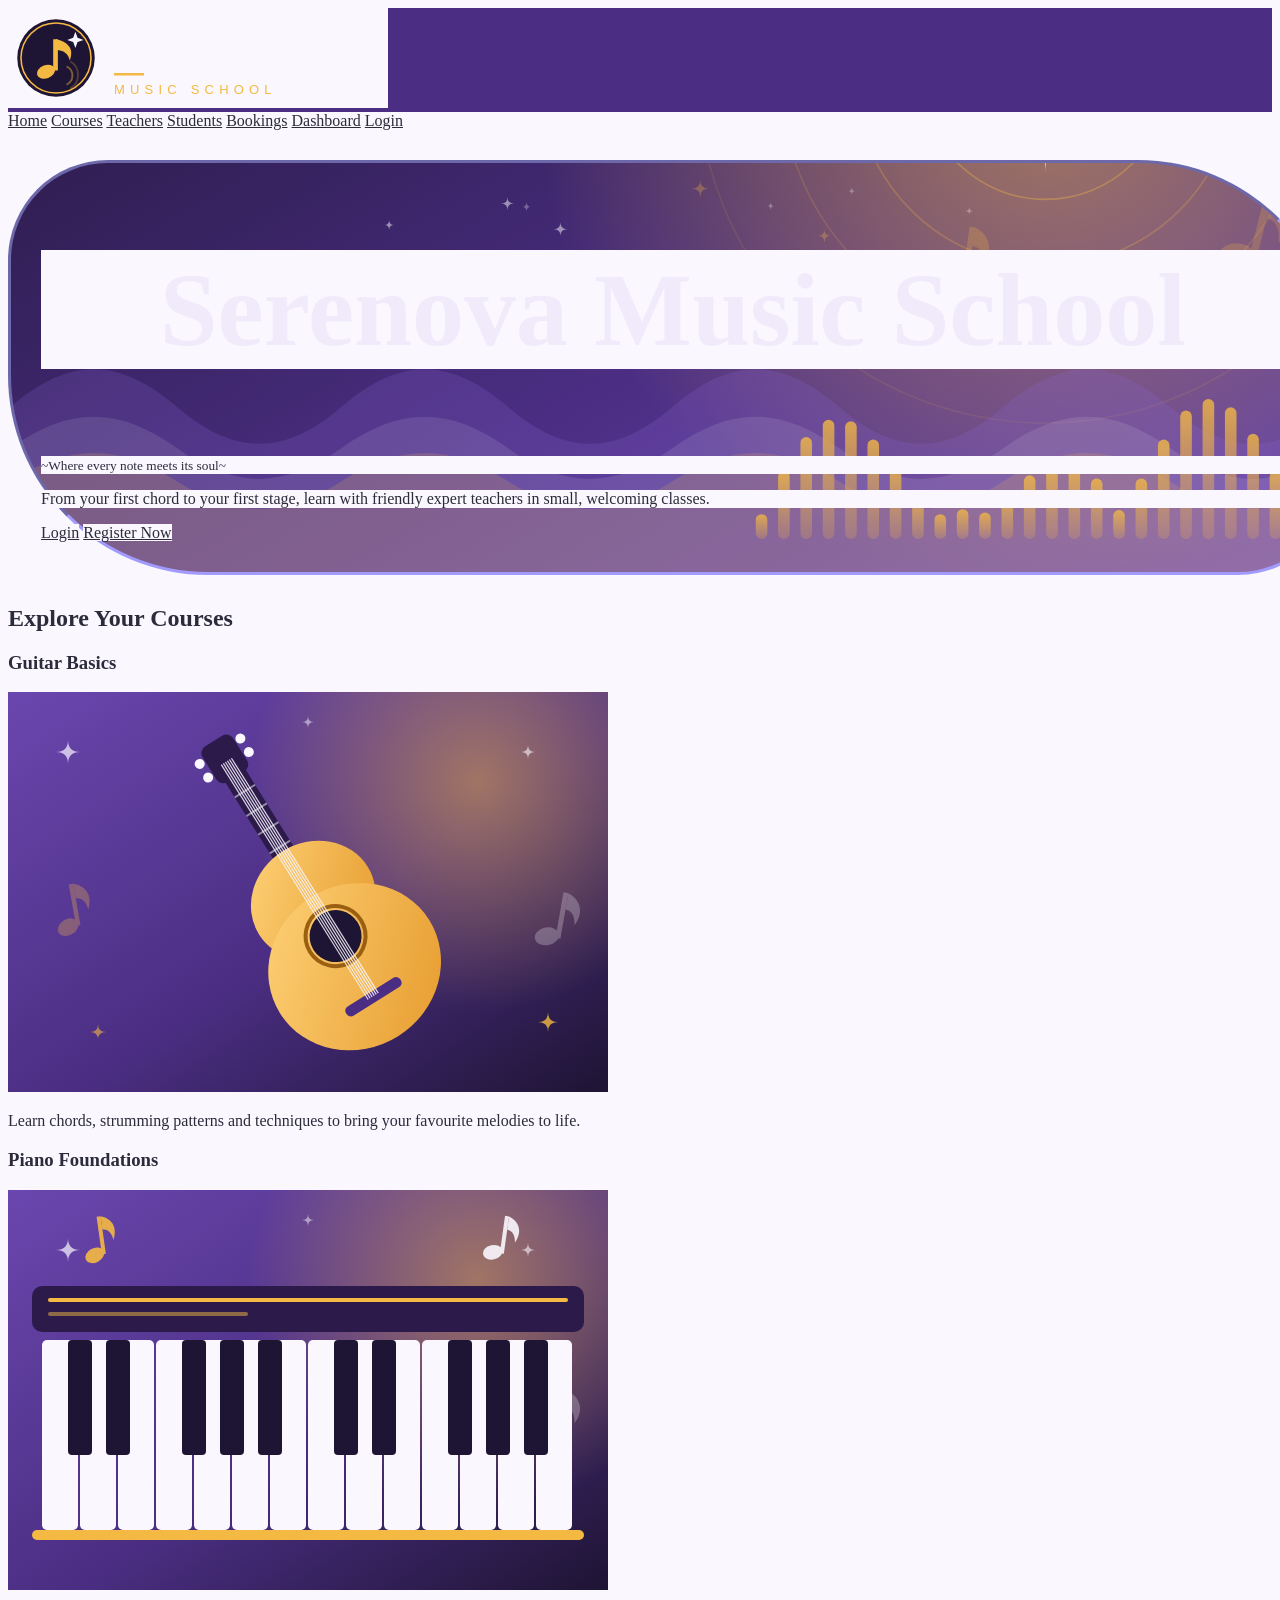
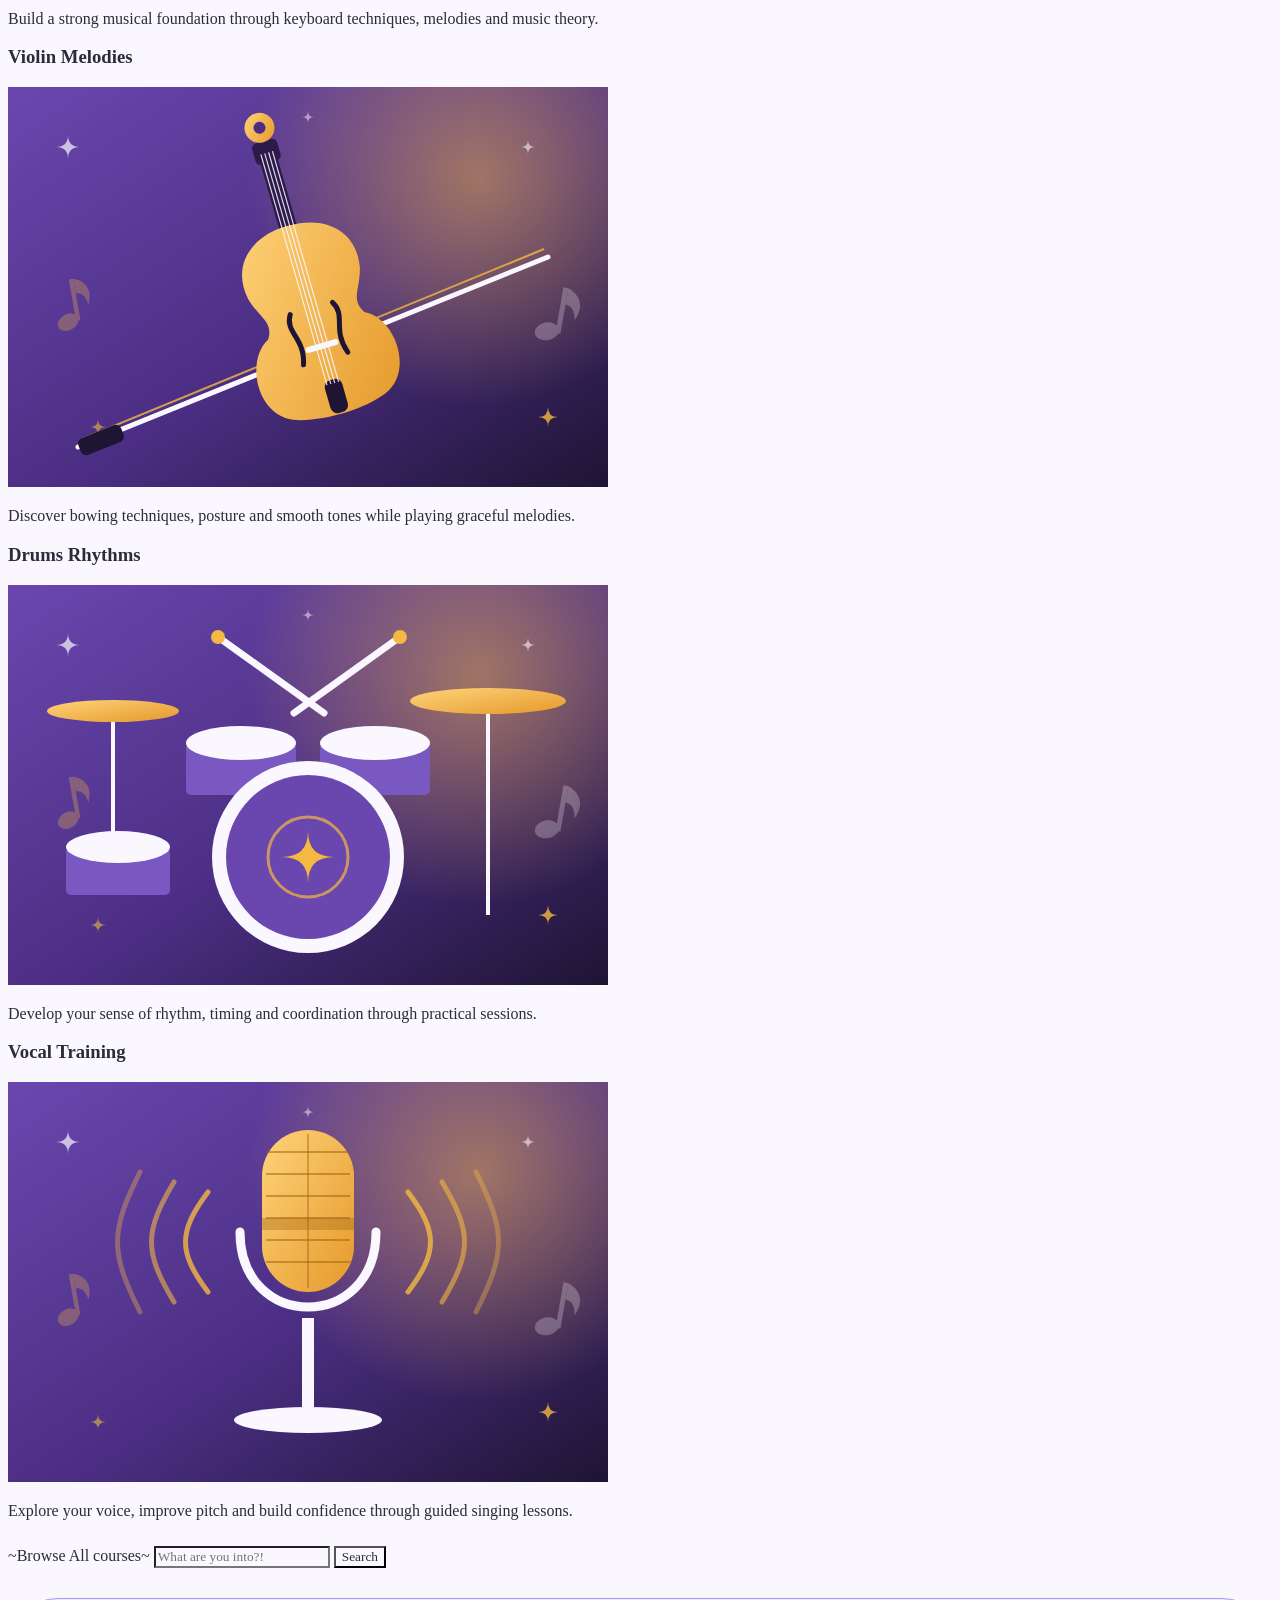
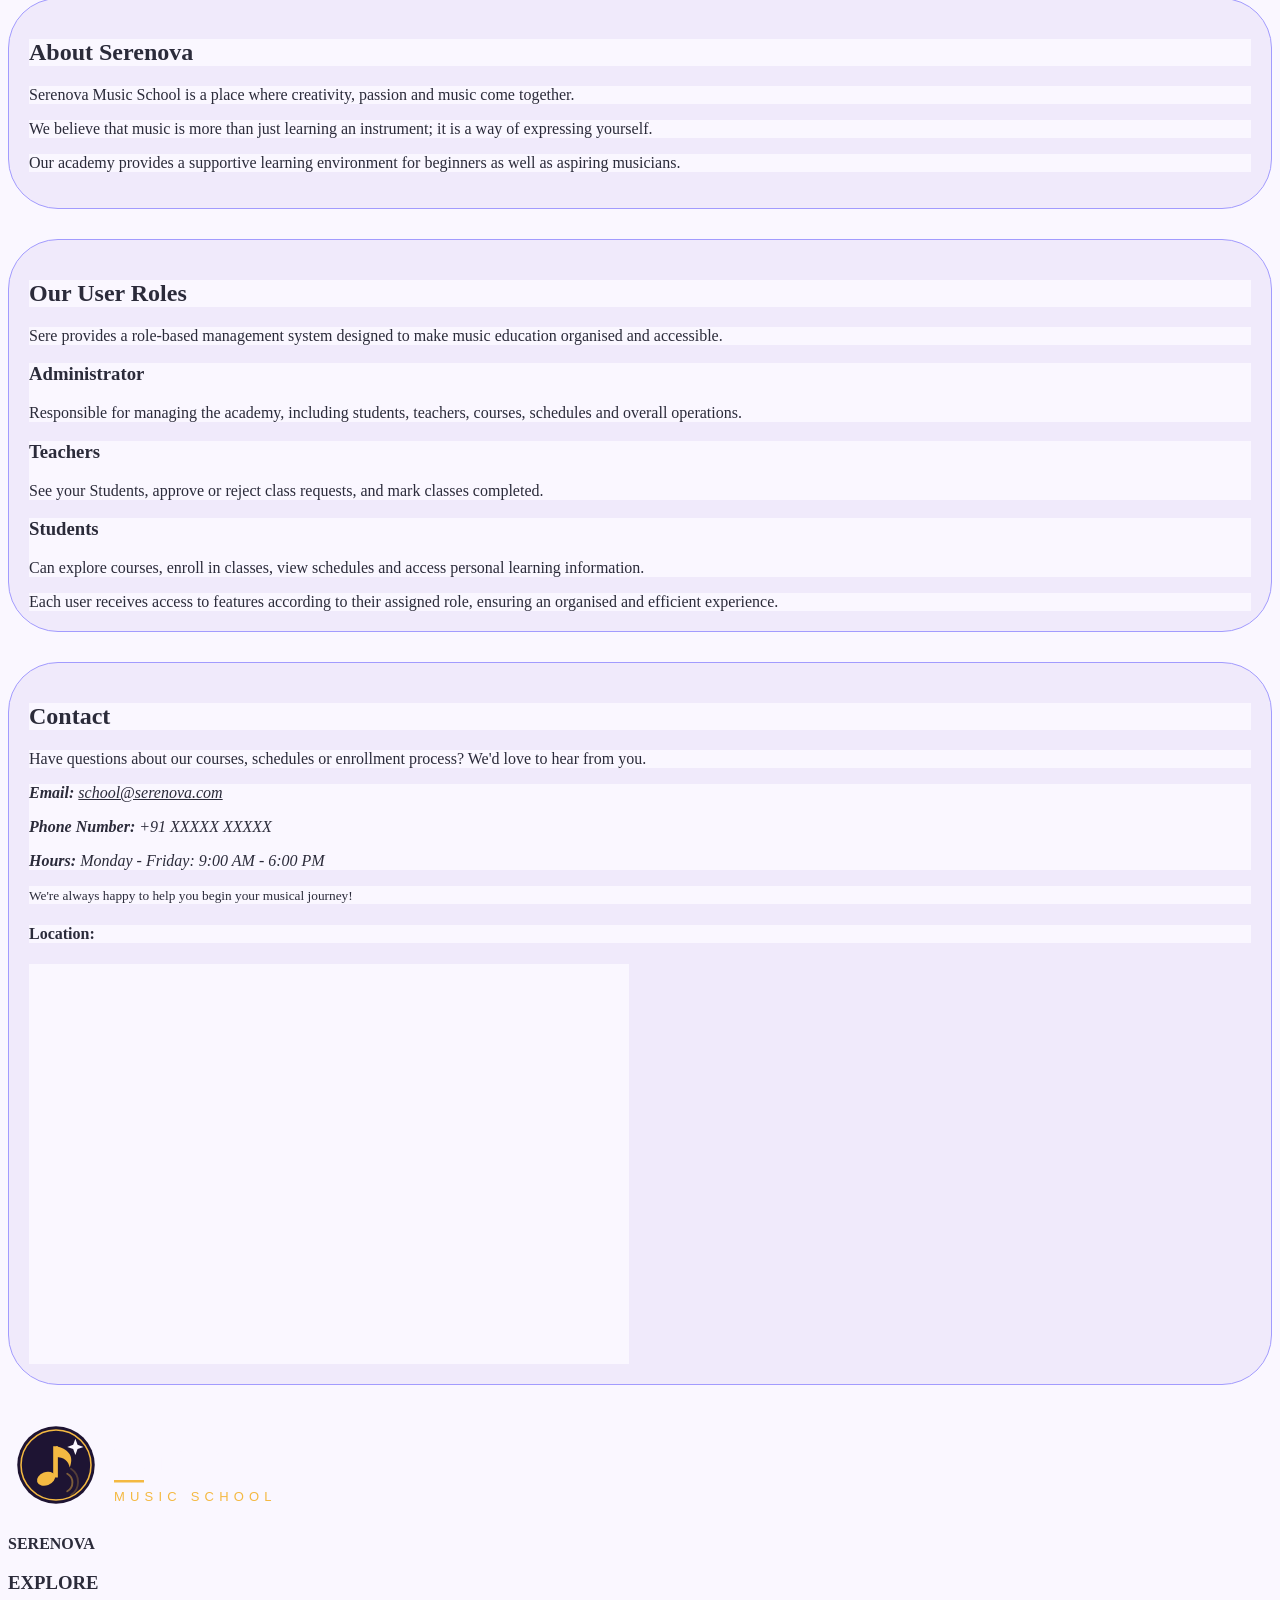
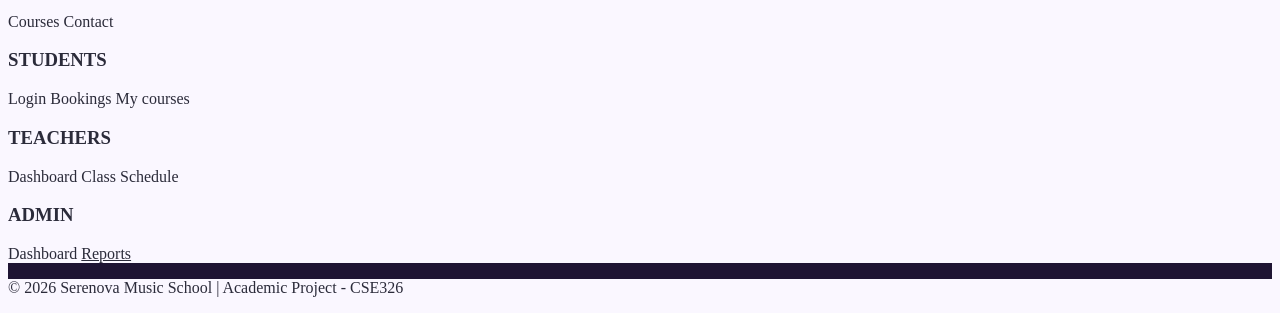
==== commit 8768f03f: "Refactor index.html with new styles and script Updated HTML structure and added animations." ====
--- a/index.html
+++ b/index.html
@@ -3,23 +3,99 @@
 <head>
     <meta charset="UTF-8">
     <meta name="viewport" content="width=device-width, initial-scale=1.0">
-    <title>Document</title>
+    <title>Serenova Music School</title>
+
+    <link rel="preconnect" href="https://fonts.googleapis.com">
+
+    <link rel="preconnect" href="https://fonts.gstatic.com" crossorigin>
+
+    <link href="https://fonts.googleapis.com/css2?family=Cookie&family=Praise&family=Srisakdi:wght@400;700&family=Tsukimi+Rounded:wght@400;500;700&display=swap" rel="stylesheet">
+
     <link rel="stylesheet" href="style.css">
+    <script src="script.js" defer></script>
+
     <style>
+        /* Finishing touches. */
+
+        .c1:focus{
+            background-color: #f0eafb;
+            outline: none;
+            border: 2px outset #a29bfe;
+        }
+
+        .c1{
+            margin-top: 10px;
+        }
+
+        .hero{
+            background-image: url(svgs/hero.svg);
+            background-size: cover;
+            background-position: bottom;
+            padding: 1px 30px 30px 30px;
+            border: #a29bfe 3px inset;
+            border-radius: 100px 200px;
+            width: 100%;
+            margin: 30px auto;
+            color: #f0eafb
+        }
+
+        .hero h1{
+            font-size: 6.5rem;
+            color: #f0eafb;
+            text-align: center;
+            cursor:pointer;
+        }
+
+        #about, #Roles, #Contact{
+            background-color: #f0eafb;
+            border: 1px solid #a29bfe;
+            border-radius: 50px;
+            padding: 20px;
+            margin: 30px auto;
+        }
+
+        /* Animation touches */
+
+        .hero .btn{
+            animation: pulse 3s linear infinite;
+            gap: 10px;
+        }
+
+        @keyframes pulse{
+            from {scale: 1.0;}
+            to {scale: 1.2}
+        }
+
+        .card:hover {animation: pulse 2s forwards;}
+
 
     </style>
+
+
+
 </head>
 
 <body>
+    
 <!-- Navigation Area! -->
 
-    <header> <img src="svgs/logo-full.svg" alt="Serenova Music School logo">   
+    <header> 
+        <img src="svgs/logo-light.svg" alt="Serenova Music School logo"> 
+
         <nav>  
-
-            <a href="#" id = "Home"> Home</a>
+            
+            <a href="index.html" id = "Home"> Home</a>
+
             <a href="courses.html" class="course">Courses</a>
+
             <a href="teachers.html">Teachers</a>
-            <a href="#">Contact</a>
+            
+            <a href="students.html">Students</a>
+
+            <a href="Bookings.html">Bookings</a>
+
+            <a href="Dashboard.html">Dashboard</a>
+            
             <a href="login.html">Login</a>
 
         </nav>
@@ -28,219 +104,265 @@
 
 <main>    
 
-<!-- Welcome part - (w image/video) -->
-
-    <section>
-
-        <h1> 
-            <marquee behavior="slide" direction = "left" scrollamount="200"> "Serenova Music School"</marquee> 
-        </h1>
-
-        <img src="" alt="Serenova Music School">
-
-        <small>Where every note meets its soul.</small>
-
-        <a href="login.html">
-            <button>Login</button>
-        </a>
-
-        <a href="#">
-            <button>Get started</button>
-        </a>
-
-        <p> From your first chord to your first stage, learn with friendly expert teachers in small, welcoming classes.</p>   
+<!-- Welcome section -->
+
+        <section class="hero">
+
+            <h1>Serenova Music School</h1>
+
+            <p>
+                
+                <small>~Where every note meets its soul~</small>
+
+            </p>
+
+            <p>From your first chord to your first stage, learn with friendly expert teachers in small, welcoming classes.</p>
+
+            <a href="login.html" class="btn">Login</a>
+
+            <a href="register.html" class="btn">Register Now</a>
+
+        </section>
+
+        <!-- Courses -->
+
+        <section id="courses">
+
+            <h2>Explore Your Courses</h2>
+
+            <div class="cards">
+
+                <article class="card">
+
+                    <h3>Guitar Basics</h3>
+
+                    <img src="svgs/guitar.svg" alt="Guitar">
+
+                    <p>Learn chords, strumming patterns and techniques to bring your favourite melodies to life.</p>
+
+                </article>
+
+                <article class="card">
+
+                    <h3>Piano Foundations</h3>
+
+                    <img src="svgs/piano.svg" alt="Piano">
+
+                    <p>Build a strong musical foundation through keyboard techniques, melodies and music theory.</p>
+
+                </article>
+
+                <article class="card">
+
+                    <h3>Violin Melodies</h3>
+
+                    <img src="svgs/violin.svg" alt="Violin">
+
+                    <p>Discover bowing techniques, posture and smooth tones while playing graceful melodies.</p>
+
+                </article>
+
+                <article class="card">
+
+                    <h3>Drums Rhythms</h3>
+
+                    <img src="svgs/drums.svg" alt="Drums">
+
+                    <p>Develop your sense of rhythm, timing and coordination through practical sessions.</p>
+
+                </article>
+
+                <article class="card">
+
+                    <h3>Vocal Training</h3>
+
+                    <img src="svgs/vocals.svg" alt="Microphone">
+
+                    <p>Explore your voice, improve pitch and build confidence through guided singing lessons.</p>
+
+                </article>
+
+            </div>
+            <!-- Search the courses -->
+
+            <form action="courses.html">
+
+                <label for="search" style="text-align: center">~Browse All courses~</label>
+
+                <input type="search" id="search" placeholder="What are you into?!" class = "c1">
+
+                <button type="submit">Search</button>
+
+            </form>  
 
     </section>
 
-<!-- Exploring [Instruments] -->
-
-    <section id="Course">
-
-        <!-- 2. Search for interest -->
-            <h2>Explore Your Courses</h2>
-
-            <article class="card">
-                <h3>Guitar Basics</h3>
-
-                <img src="svgs/guitar.svg" alt="Guitar">
-
-                <div>Learn chords, strumming patterns and techniques to bring your favourite melodies to life.</div>
-
-            </article>
-
-            <article class="card">
-                <h3>Piano Foundations</h3>
-
-                <img src="svgs/piano.svg" alt="Piano">
-
-                <div>Build a strong musical foundation through keyboard techniques, melodies and music theory.</div>
-
-            </article>
-
-            <article class="card"> 
-                <h3>Violin Melodies</h3>
-
-                <img src="svgs/violin.svg" alt="Violin">
-
-                <div> </div>
-
-            </article>
-
-            <article class="card"> 
-                <h3>Drums Rhythms</h3>
-
-                <img src="svgs/drums.svg" alt="Drums">
-
-                <div>Develop your sense of rhythm, timing and coordination through practical sessions.</div>
-                
-            </article>
-
-            <article class="card"> 
-                <h3>Vocal Training</h3>
-
-                <img src="svgs/vocals.svg" alt="Vocal">
-
-                <div>Explore your voice, improve pitch and build confidence through guided singing lessons.</div>
-
-            </article>
-
-            <!-- Courses -->
-
-                <input type="search" placeholder="What are you into?!" id="search">
-
-                <a href="courses.html">
-                    <button> Browse all programs </button>
-                </a>                    
+  <!-- About -->
+
+        <section id="about">
+
+            <h2>About Serenova</h2>
+
+            <p>Serenova Music School is a place where creativity, passion and music come together.</p>
+
+            <p>We believe that music is more than just learning an instrument; it is a way of expressing yourself.</p>
+
+            <p>Our academy provides a supportive learning environment for beginners as well as aspiring musicians.</p>
+
+        </section>
+
+
+    <!-- User roles -->
+
+    <section id="Roles">
+
+        <h2> Our User Roles </h2>
+
+            <p> Sere provides a role-based management system designed to make music education organised and accessible. </p>
+
+        <article>
+            
+            <h3 style="font-weight: bolder;">Administrator</h3>
+
+            <p>Responsible for managing the academy, including students, teachers, courses, schedules and overall operations.</p>
+
+        </article>
+
+        <article>
+
+            <h3 style="font-weight: bolder;"> Teachers </h3>
+
+            <p> See your Students, approve or reject class requests, and mark classes completed.</p>
+
+        </article>
+
+        <article>
+
+            <h3 style="font-weight: bolder;">Students</h3>
+            
+            <p> Can explore courses, enroll in classes, view schedules and access personal learning information. </p>  
+
+        </article>
+
+        <div> Each user receives access to features according to their assigned role, ensuring an organised and efficient experience. </div>
+
     </section>
 
-    <section > 
-        <h2>About Serenova</h2>
-
-        <div>
-
-            Serenova Music School, a place where creativity, passion and music come together.
-
-            We believe that music is more than just learning an instrument; it is a way of expressing yourself.
-
-            Our academy provides a supportive learning environment for beginners as well as aspiring musicians.
-
-            <img src="" alt="Serenova Music School">
+    <section id="Contact">
+
+        <h2>Contact</h2>
+
+        <p>Have questions about our courses, schedules or enrollment process? We'd love to hear from you.</p>
+
+        <address>
+                <p>
+                    <strong>Email:</strong> <a href="mailto:school@serenova.com">school@serenova.com</a>
+                </p>
+
+                <p>
+                    <strong>Phone Number:</strong> +91 XXXXX XXXXX
+                </p>
+
+                <p>
+                    <strong>Hours:</strong> Monday - Friday: 9:00 AM - 6:00 PM
+                </p>
+        </address>
+
+            <p>
+            <small>We're always happy to help you begin your musical journey!</small>
+            </p>
+
+        <h4> Location: </h4>
+
+        <div class="embed-map-fixed">
+
+            <div class="embed-map-container">
+
+                <iframe class="embed-map-frame" frameborder="0" scrolling="no" marginheight="0" marginwidth="0" src="https://maps.google.com/maps?width=600&height=400&hl=en&q=India&t=p&z=14&ie=UTF8&iwloc=B&output=embed"></iframe>
+                <a href="https://sprunkiretake.net" style="font-size:2px!important;color:gray!important;position:absolute;bottom:0;left:0;z-index:1;max-height:1px;overflow:hidden">Sprunki</a>
+            </div>
+
+            <style>
+            .embed-map-fixed{position:relative;text-align:right;width:600px;height:400px;}
+            .embed-map-container{overflow:hidden;background:none!important;width:600px;height:400px;}
+            .embed-map-frame{width:600px!important;height:400px!important;}
+            </style>
 
         </div>
 
     </section>
 
-    <section id="Roles">
-
-        <h2> Our User Roles </h2>
-
-            <div> Sere provides a role-based management system designed to make music education organised and accessible. </div>
-
-        <article id="Admin">
-            
-            <h3 id="Manage">Administrator</h3>
-
-                <div>Responsible for managing the academy, including students, teachers, courses, schedules and overall operations.</div>
-
-        </article>
-
-        <article id="Class">
-
-            <h3> Teachers </h3>
-
-                <div> See your Students, approve or reject class requests, and mark classes completed.</div>
-        </article>
-
-        <article class="Enroll">
-
-            <h3>Students</h3>
-            
-          <div> Can explore courses, enroll in classes, view schedules and access personal learning information. </div>  
-
-        </article>
-
-        <div class="describe_role"> Each user receives access to features according to their assigned role, ensuring an organised and efficient experience. </div>
-
-    </section>
-
-    <section>
-
-        <h2>Contact</h2>
-
-        <p>Have questions about our courses, schedules or enrollment process? We'd love to hear from you.</p>
-
-        <h4>Email: </h4>
-        <a href=""> school@serenova.com </a>
-
-        <h4>Phone Number: </h4> <p>+91 XXXXX XXXXX</p>
-
-        Phone number: +91 xxxxx xxxxx
-
-        <small>We're always happy to help you begin your musical journey!</small>
-
-    </section>
-
 </main>
 
-<hr>
+    <!-- Footer -->
 
     <footer>
 
         <section class="upfooter">
 
             <div>
-                <img src="svgs/logo-mark.svg" alt="logo" width="50px">
-                <h3>SERENOVA</h3>
-            </div>
-        
-         
-            <div class="c1">
-
-                <h4>EXPLORE</h4>
-            
-                <a href="courses.html"> Courses</a>
-                <a href="#"> About Us</a>
-                <a href="#"> Contact</a>
-
-            </div>
-
-         <div>
-
-            <h4 class="c2">STUDENTS</h4>
-
-            <a href="login.html">Login</a>
-            <a href="#">Bookings</a>
-            <a href="courses.html">My courses</a>
-
-         </div>
-        
-         <div class="c1">
-
-            <h4>TEACHERS</h4>
-
-            <a href="#"> Dashboard</a>
-            <a href="#"> Class Schedule</a>
-
-         </div>
-
-         <div class="c2">
-
-            <h4>ADMIN</h4>
-
-            <a href="#">Dashboard</a>
-            <a href="#">Reports</a>
-         </div>
-        
-        </section> 
-
-            <div class="footer-bottom">
-
-            <p>  
-                &copy; 2026 Serenova Music School
-                Academic Project - CSE326
-            </p> 
-
-        </div>
+
+                <img src="svgs/logo-light.svg" alt="Serenova logo">
+
+                <p>
+
+                    <strong>
+                        SERENOVA
+                    </strong>
+
+                </p>
+
+            </div>
+
+            <div>
+
+                <h3>EXPLORE</h3>
+
+                <a href="courses.html" style="text-decoration: none;">Courses</a>
+
+                <a href="index.html" style="text-decoration: none;">Contact</a>
+
+            </div>
+
+            <div>
+
+                <h3>STUDENTS</h3>
+
+                <a href="login.html" style="text-decoration: none;">Login</a>
+
+                <a href="Bookings.html" style="text-decoration: none;">Bookings</a>
+
+                <a href="courses.html" style="text-decoration: none;">My courses</a>
+
+            </div>
+
+            <div>
+
+                <h3>TEACHERS</h3>
+
+                <a href="Dashboard.html" style="text-decoration: none;" >Dashboard</a>
+
+                <a href="schedule.html" style="text-decoration: none;">Class Schedule</a>
+
+            </div>
+
+            <div >
+
+                <h3>ADMIN</h3>
+
+                <a href="Dashboard.html" style="text-decoration: none;">Dashboard</a>
+
+                <a href="Reports.html">Reports</a>
+
+            </div>
+
+        </section>
+
+        <section class="lower_footer">
+
+            <p>&copy; 2026 Serenova Music School | Academic Project - CSE326</p>
+
+        </section>
 
     </footer>
 
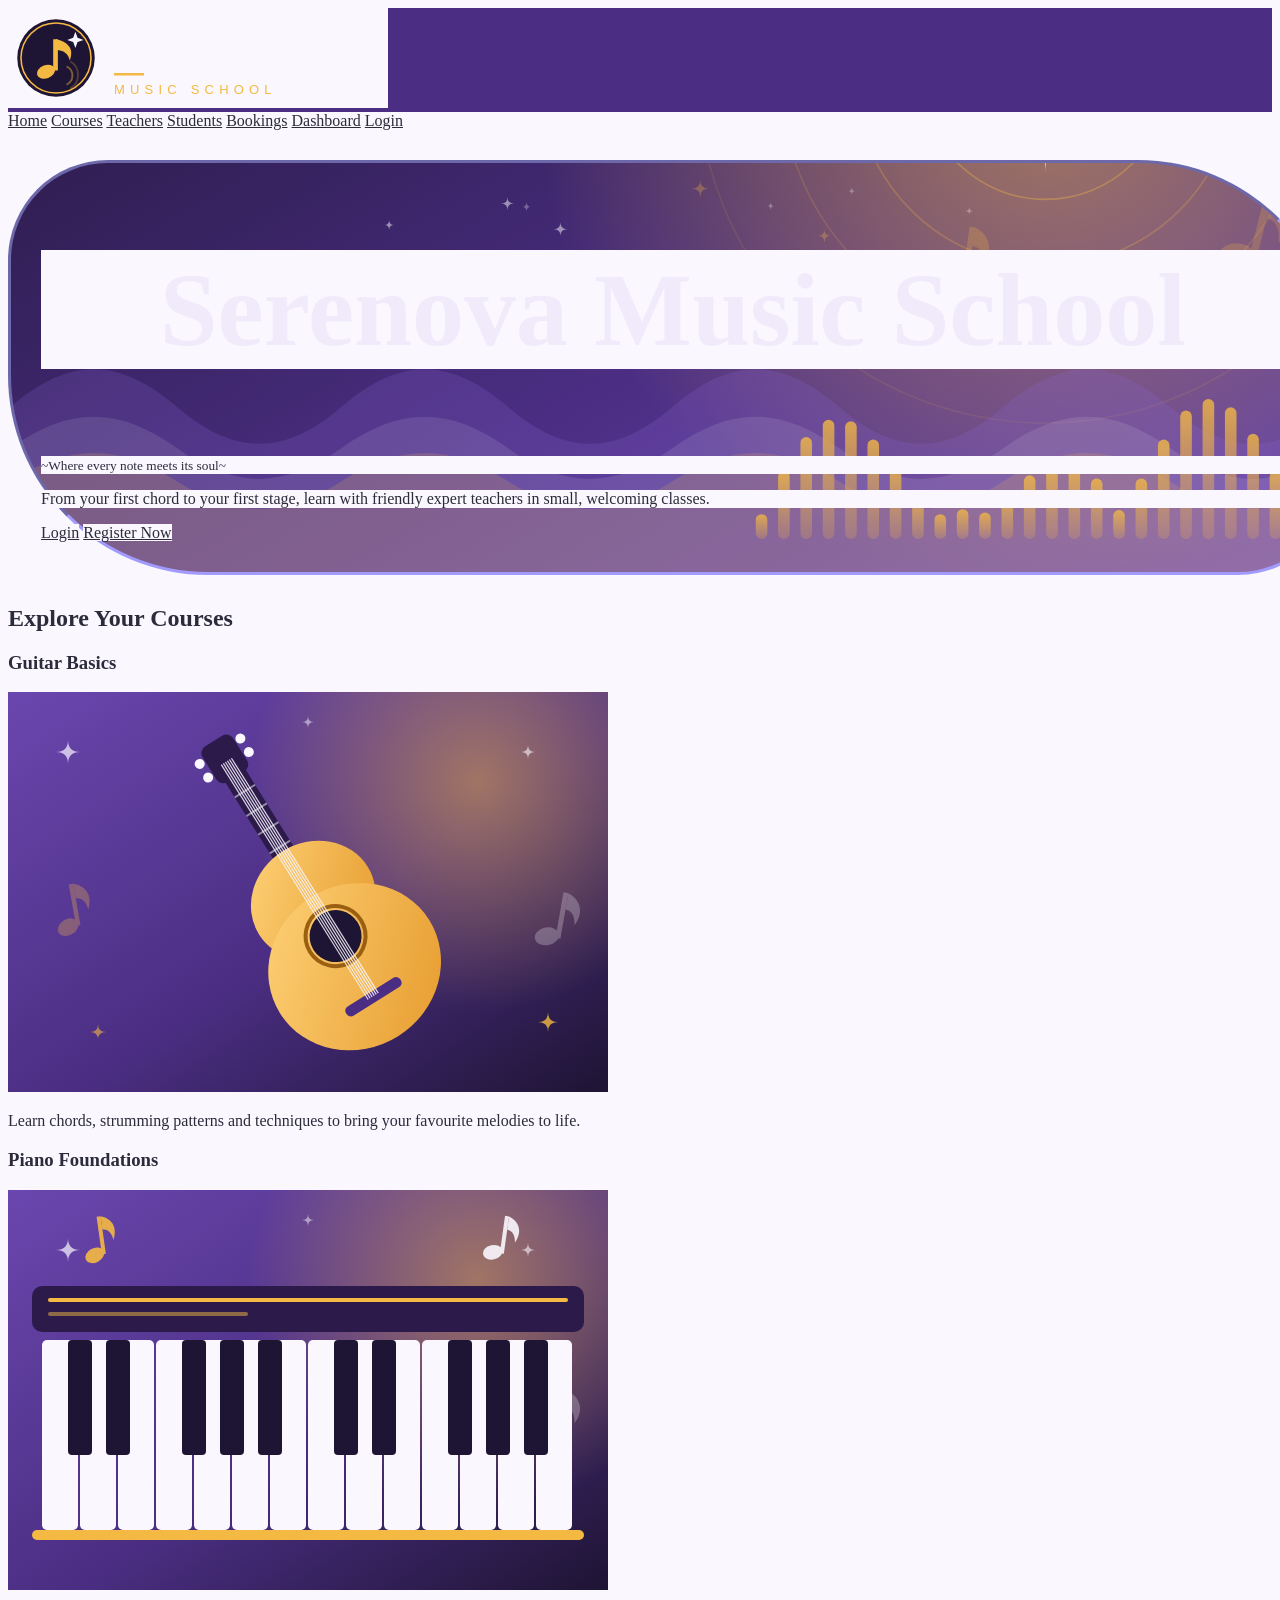
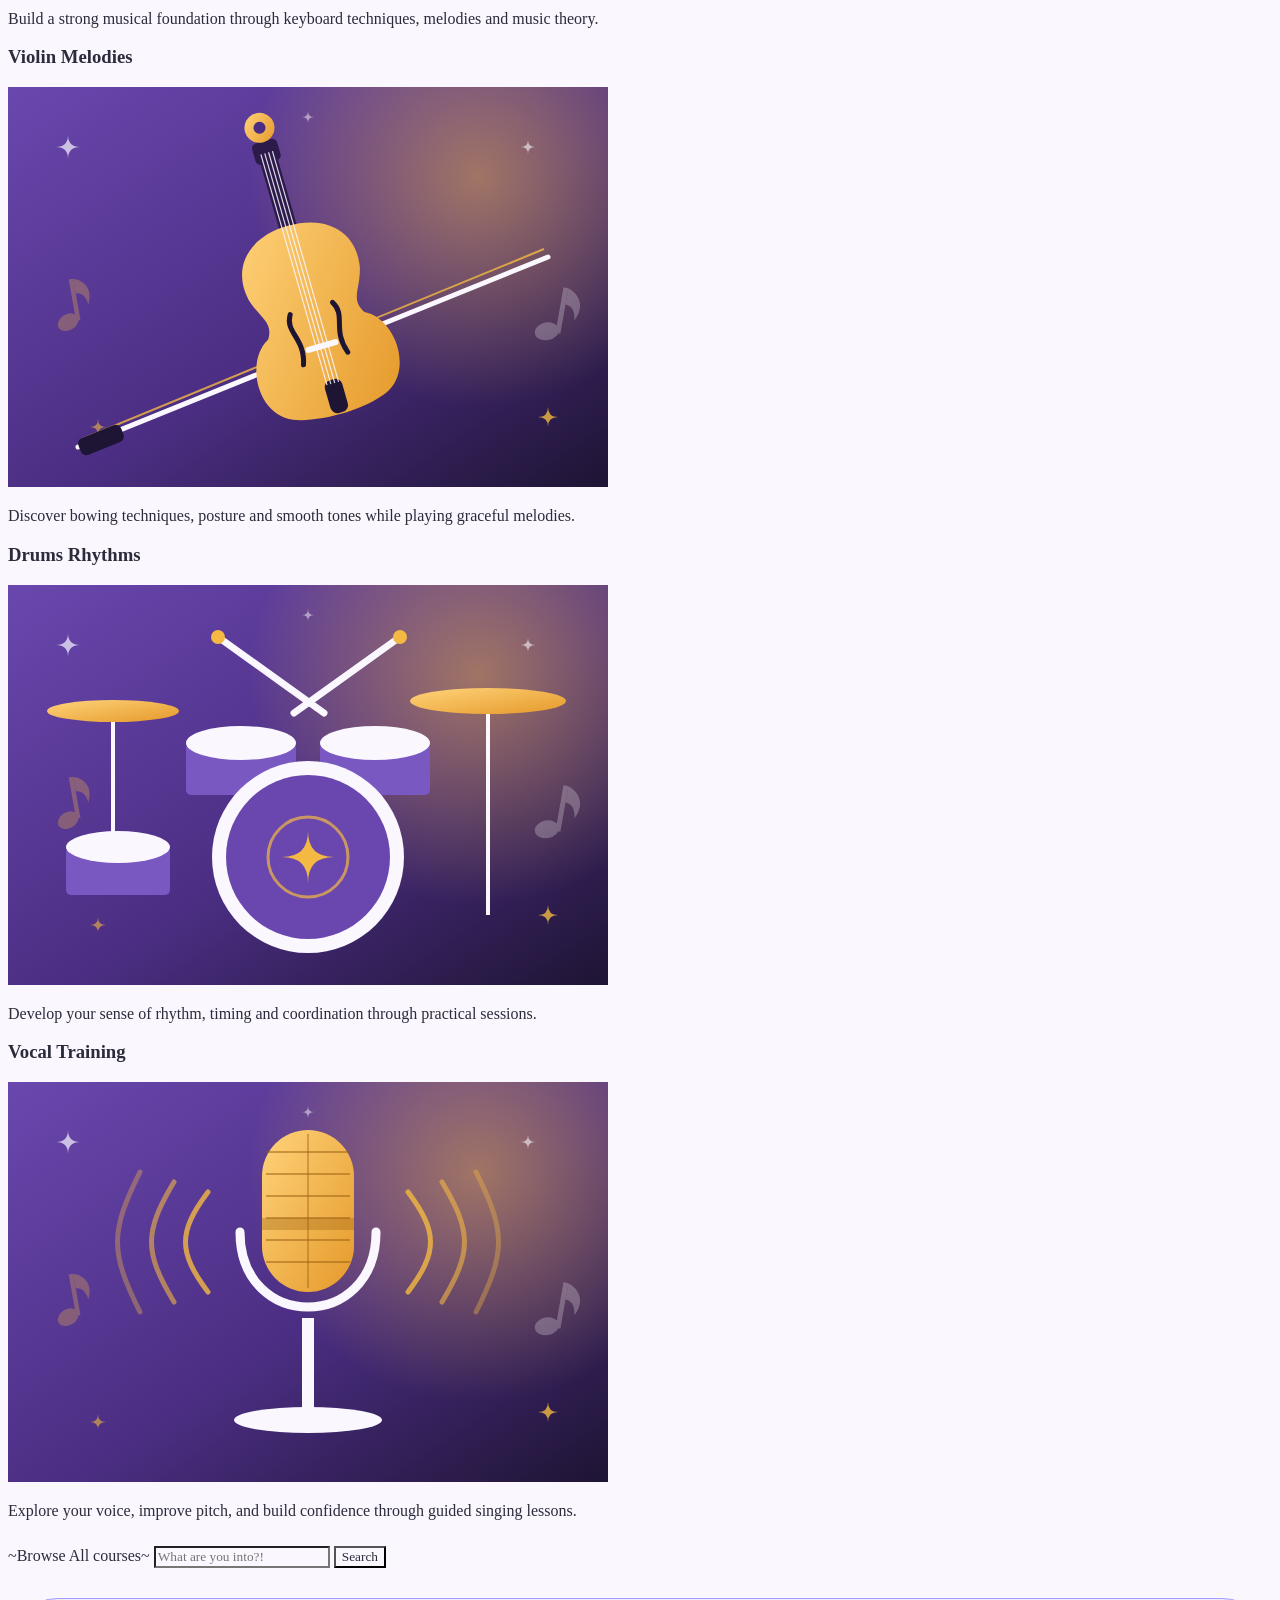
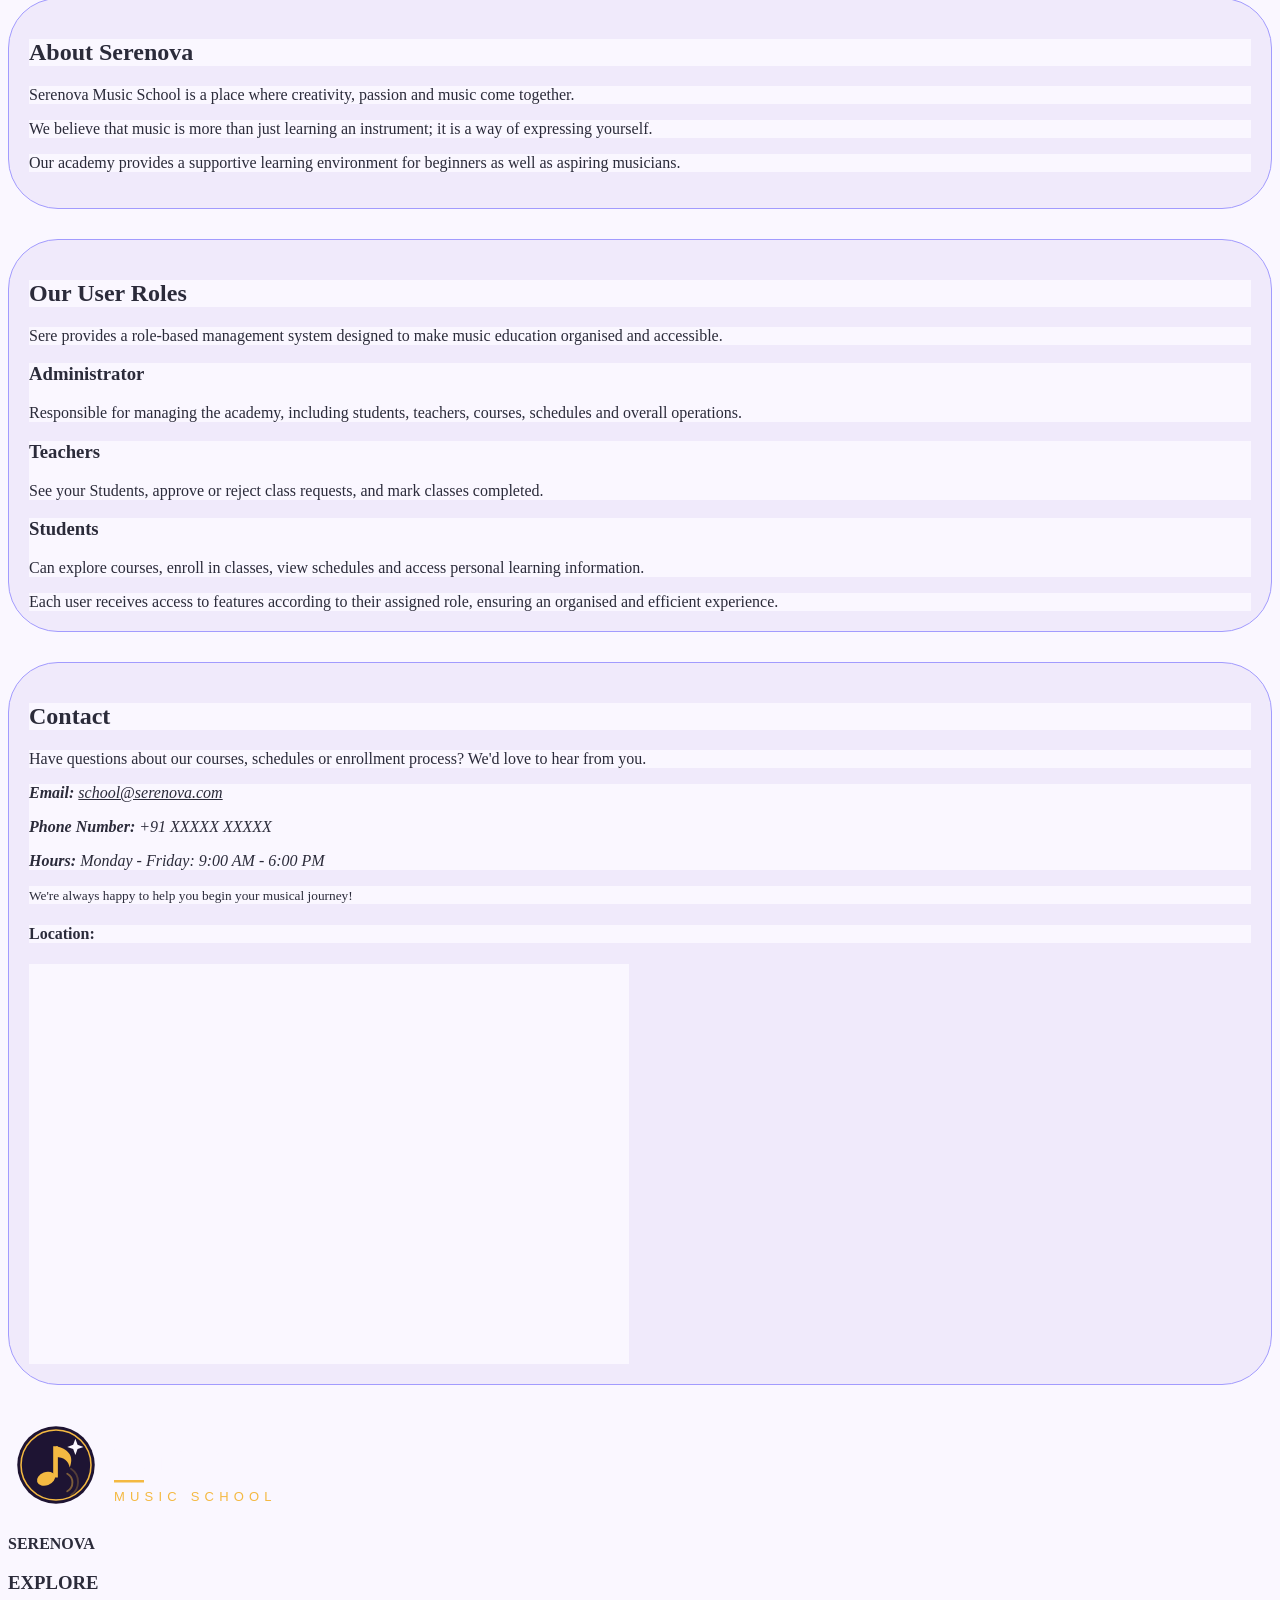
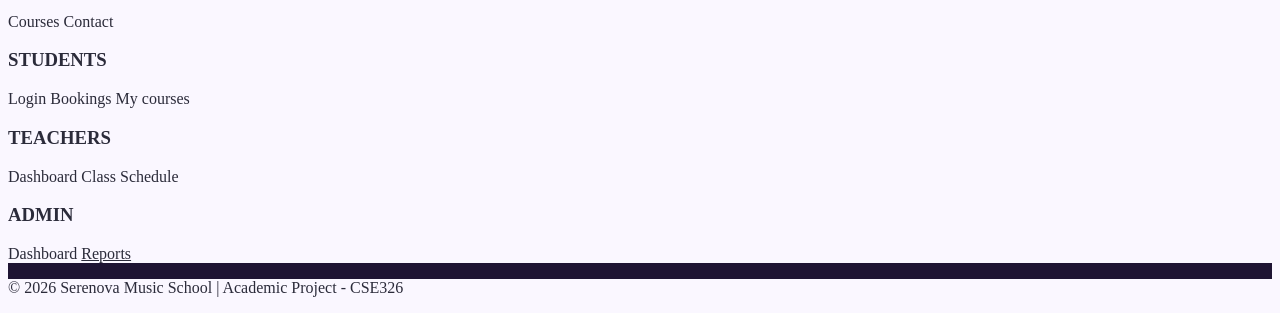
==== commit f603577a: "Refactor index.html with updated content and structure" ====
--- a/index.html
+++ b/index.html
@@ -80,7 +80,7 @@
 <!-- Navigation Area! -->
 
     <header> 
-        <img src="svgs/logo-light.svg" alt="Serenova Music School logo"> 
+        <img src="logo-light.svg" alt="Serenova Music School logo"> 
 
         <nav>  
             
@@ -136,7 +136,7 @@
 
                     <h3>Guitar Basics</h3>
 
-                    <img src="svgs/guitar.svg" alt="Guitar">
+                    <img src="guitar.svg" alt="Guitar">
 
                     <p>Learn chords, strumming patterns and techniques to bring your favourite melodies to life.</p>
 
@@ -146,7 +146,7 @@
 
                     <h3>Piano Foundations</h3>
 
-                    <img src="svgs/piano.svg" alt="Piano">
+                    <img src="piano.svg" alt="Piano">
 
                     <p>Build a strong musical foundation through keyboard techniques, melodies and music theory.</p>
 
@@ -156,7 +156,7 @@
 
                     <h3>Violin Melodies</h3>
 
-                    <img src="svgs/violin.svg" alt="Violin">
+                    <img src="violin.svg" alt="Violin">
 
                     <p>Discover bowing techniques, posture and smooth tones while playing graceful melodies.</p>
 
@@ -166,7 +166,7 @@
 
                     <h3>Drums Rhythms</h3>
 
-                    <img src="svgs/drums.svg" alt="Drums">
+                    <img src="drums.svg" alt="Drums">
 
                     <p>Develop your sense of rhythm, timing and coordination through practical sessions.</p>
 
@@ -176,9 +176,9 @@
 
                     <h3>Vocal Training</h3>
 
-                    <img src="svgs/vocals.svg" alt="Microphone">
-
-                    <p>Explore your voice, improve pitch and build confidence through guided singing lessons.</p>
+                    <img src="vocals.svg" alt="Microphone">
+
+                    <p>Explore your voice, improve pitch, and build confidence through guided singing lessons.</p>
 
                 </article>
 
